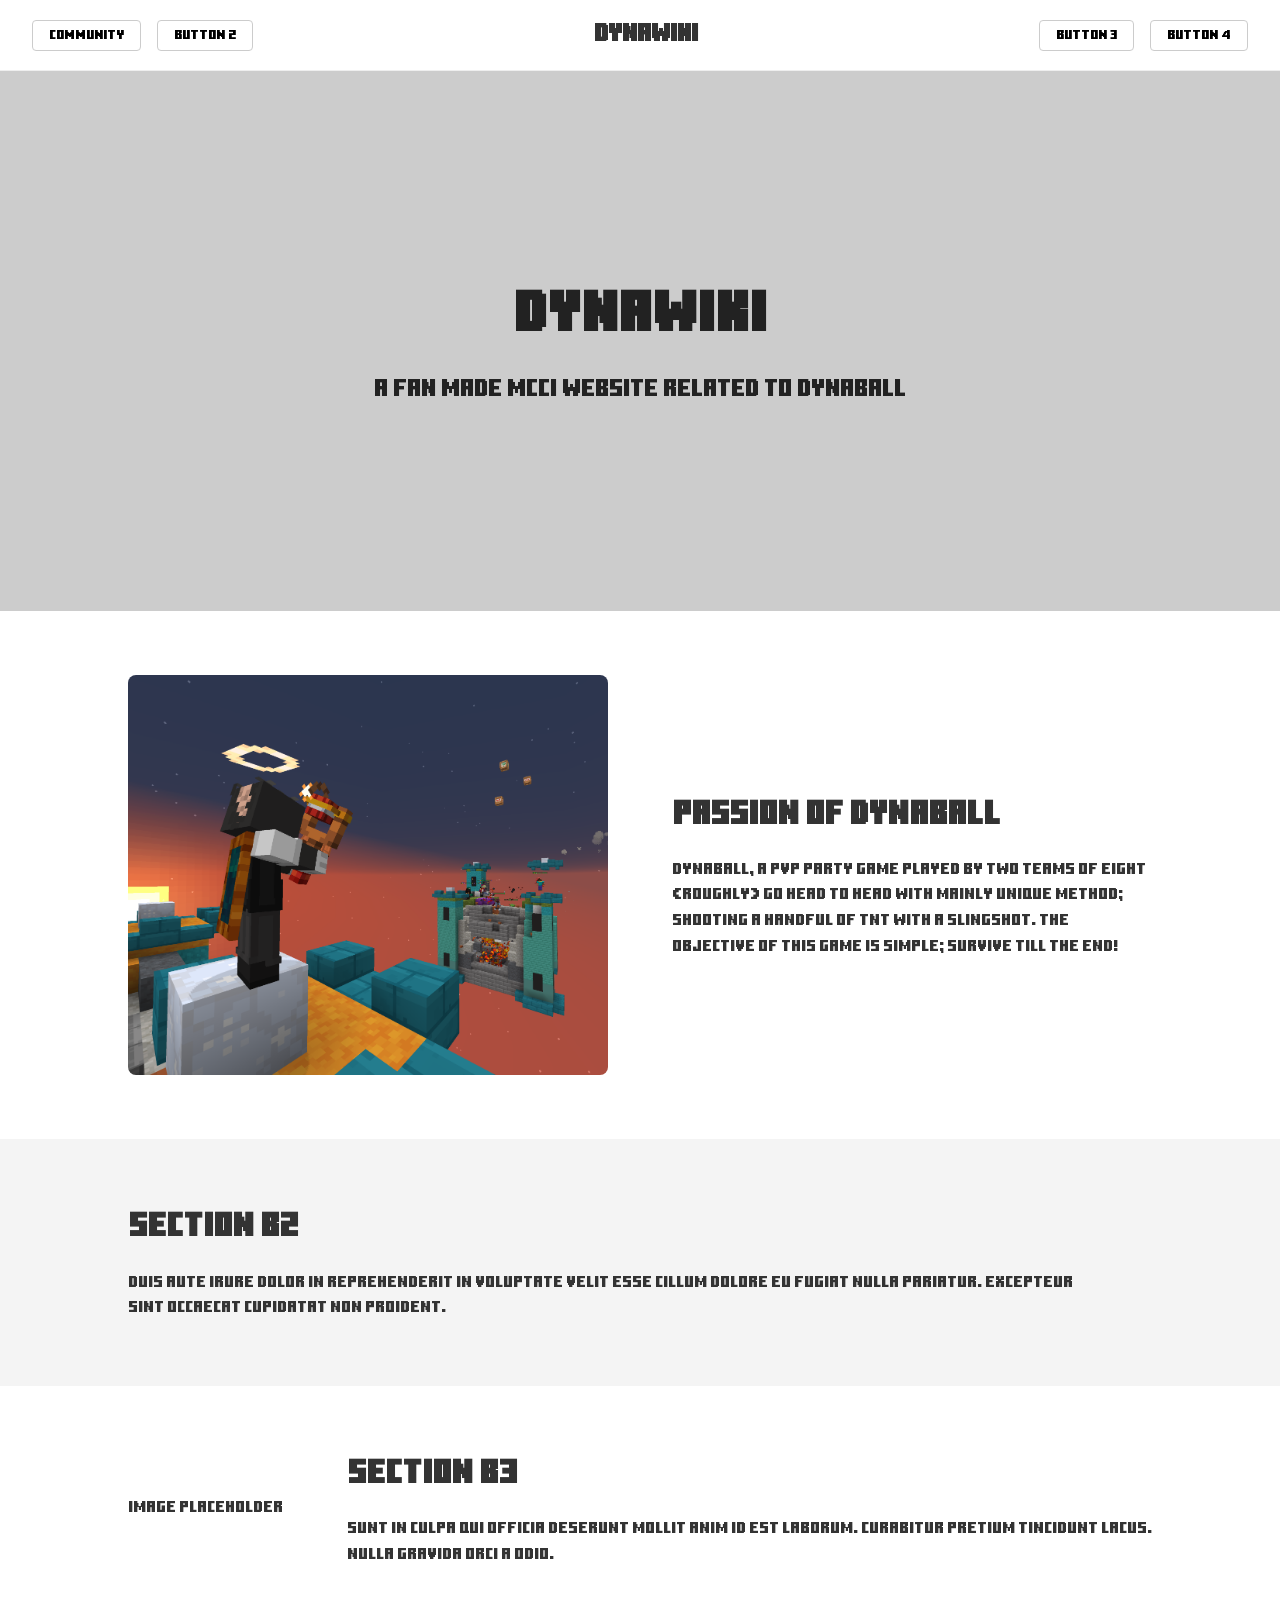
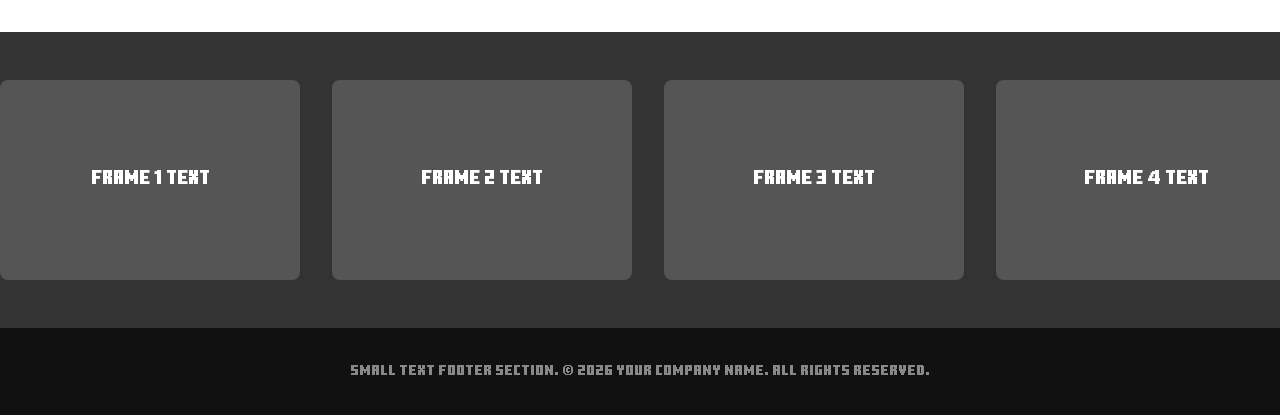
==== index.html @ 123180fa "updated index.html and added custom resources" ====
<!DOCTYPE html>
<html lang="en">
<head>
    <meta charset="UTF-8">
    <meta name="viewport" content="width=device-width, initial-scale=1.0">
    <title>Basic Layout Template</title>
    <style>

        @font-face {
            font-family: 'minecraft-ten';
            src: url('resources/font/minecraft-ten/MinecraftTen.woff') format('woff'),
                url('resources/font/minecraft-ten/MinecraftTen.woff2') format('woff2');
            font-weight: normal;
            font-style: normal;
            font-display: swap;
        }

        /* CSS Reset & Base Styles */
        * {
            margin: 0;
            padding: 0;
            box-sizing: border-box;
            font-family: 'minecraft-ten', system-ui, -apple-system, sans-serif;
        }


        body {
            line-height: 1.6;
            color: #333;
        }

        /* --- A1: Navigation Bar --- */
        .navbar {
            display: flex;
            justify-content: space-between;
            align-items: center;
            padding: 1rem 2rem;
            background-color: #fff;
            border-bottom: 1px solid #eee;
            position: sticky;
            top: 0;
            z-index: 100;
        }

        .nav-group {
            display: flex;
            gap: 1rem;
        }

        .navbar button {
            padding: 0.5rem 1rem;
            border: 1px solid #ccc;
            background: transparent;
            cursor: pointer;
            border-radius: 4px;
        }

        .navbar h2 {
            font-size: 1.5rem;
            font-weight: bold;
        }

        /* --- A2: Hero Image Section --- */
        .hero {
            height: 60vh;
            min-height: 400px;
            background-color: #cccccc; /* Image placeholder color */
            /* Add background-image: url('...'); here later */
            background-size: cover;
            background-position: center;
            display: flex;
            flex-direction: column;
            justify-content: center;
            align-items: center;
            text-align: center;
            padding: 2rem;
            color: #222;
        }

        .hero h1 {
            font-size: 3.5rem;
            margin-bottom: 0.5rem;
        }

        .hero p {
            font-size: 1.5rem;
        }

        /* --- B1, B2, B3: Content Sections --- */
        .content-section {
            display: flex;
            align-items: center;
            justify-content: space-between;
            padding: 4rem 10%;
            gap: 4rem;
        }

        .bg-white { background-color: #ffffff; }
        .bg-gray { background-color: #f4f4f4; }

        .row-reverse {
            flex-direction: row-reverse;
        }

        .image-placeholder img {
            flex: 1;
            height: 400px;
            width: 480px;
            background-color: #ddd;
            display: flex;
            justify-content: center;
            align-items: center;
            color: #666;
            border-radius: 8px;
        }

        .text-content {
            flex: 1;
        }

        .text-content h3 {
            font-size: 2rem;
            margin-bottom: 1rem;
        }

        /* --- C1: Auto-Scrolling Carousel --- */
        .carousel-wrapper {
            background-color: #333;
            color: white;
            padding: 3rem 0;
            overflow: hidden;
            white-space: nowrap;
        }

        .carousel-track {
            display: flex;
            gap: 2rem;
            width: max-content;
            /* Animation for looping scroll */
            animation: scroll 15s linear infinite;
        }

        .carousel-track:hover {
            animation-play-state: paused; /* Pause on hover */
        }

        .frame {
            width: 300px;
            height: 200px;
            background-color: #555;
            display: flex;
            justify-content: center;
            align-items: center;
            font-size: 1.2rem;
            border-radius: 8px;
        }

        @keyframes scroll {
            0% { transform: translateX(0); }
            /* Translate by exactly half the track width (the 5 unique items) */
            100% { transform: translateX(calc(-50% - 1rem)); } 
        }

        /* --- D1: Footer --- */
        .footer {
            background-color: #111;
            color: #888;
            text-align: center;
            padding: 2rem 1rem;
            font-size: 0.9rem;
        }

        /* Responsive Design for smaller screens */
        @media (max-width: 768px) {
            .content-section, .row-reverse {
                flex-direction: column;
                text-align: center;
                gap: 2rem;
                padding: 3rem 5%;
            }
            .image-placeholder {
                width: 100%;
            }
        }
    </style>
</head>
<body>

    <!-- A1: Navigation bar -->
    <nav class="navbar">
        <div class="nav-group">
            <button>Community</button>
            <button>Button 2</button>
        </div>
        <h2>Dynawiki</h2>
        <div class="nav-group">
            <button>Button 3</button>
            <button>Button 4</button>
        </div>
    </nav>

    <!-- A2: Image background placeholder -->
    <header class="hero">
        <h1>DYNAWIKI</h1>
        <p>A fan made MCCI website related to Dynaball</p>
    </header>

    <!-- B1: White background, Image Left / Text Right -->
    <section class="content-section bg-white">
        <div class="image-placeholder"><img src="resources/image/section1.png"></div>
        <div class="text-content">
            <h3>Passion of Dynaball</h3>
            <p>Dynaball, a PvP party game played by two teams of eight (roughly) go head to head with mainly unique method; Shooting a handful of TNT with a slingshot. The objective of this game is simple; survive till the end!</p>
        </div>
    </section>

    <!-- B2: Gray background, Image Right / Text Left -->
    <section class="content-section bg-gray row-reverse">
        <div class="image-placeholder"></div>
        <div class="text-content">
            <h3>Section B2</h3>
            <p>Duis aute irure dolor in reprehenderit in voluptate velit esse cillum dolore eu fugiat nulla pariatur. Excepteur sint occaecat cupidatat non proident.</p>
        </div>
    </section>

    <!-- B3: White background, Image Left / Text Right -->
    <section class="content-section bg-white">
        <div class="image-placeholder">Image Placeholder</div>
        <div class="text-content">
            <h3>Section B3</h3>
            <p>Sunt in culpa qui officia deserunt mollit anim id est laborum. Curabitur pretium tincidunt lacus. Nulla gravida orci a odio.</p>
        </div>
    </section>

    <!-- C1: Auto-scrolling horizontal frames -->
    <section class="carousel-wrapper">
        <div class="carousel-track">
            <!-- First set of 5 frames -->
            <div class="frame">Frame 1 Text</div>
            <div class="frame">Frame 2 Text</div>
            <div class="frame">Frame 3 Text</div>
            <div class="frame">Frame 4 Text</div>
            <div class="frame">Frame 5 Text</div>
            <!-- Duplicated set of 5 frames to create a seamless infinite scroll effect -->
            <div class="frame">Frame 1 Text</div>
            <div class="frame">Frame 2 Text</div>
            <div class="frame">Frame 3 Text</div>
            <div class="frame">Frame 4 Text</div>
            <div class="frame">Frame 5 Text</div>
        </div>
    </section>

    <!-- D1: Footer -->
    <footer class="footer">
        <p>Small text footer section. &copy; 2026 Your Company Name. All rights reserved.</p>
    </footer>

</body>
</html>
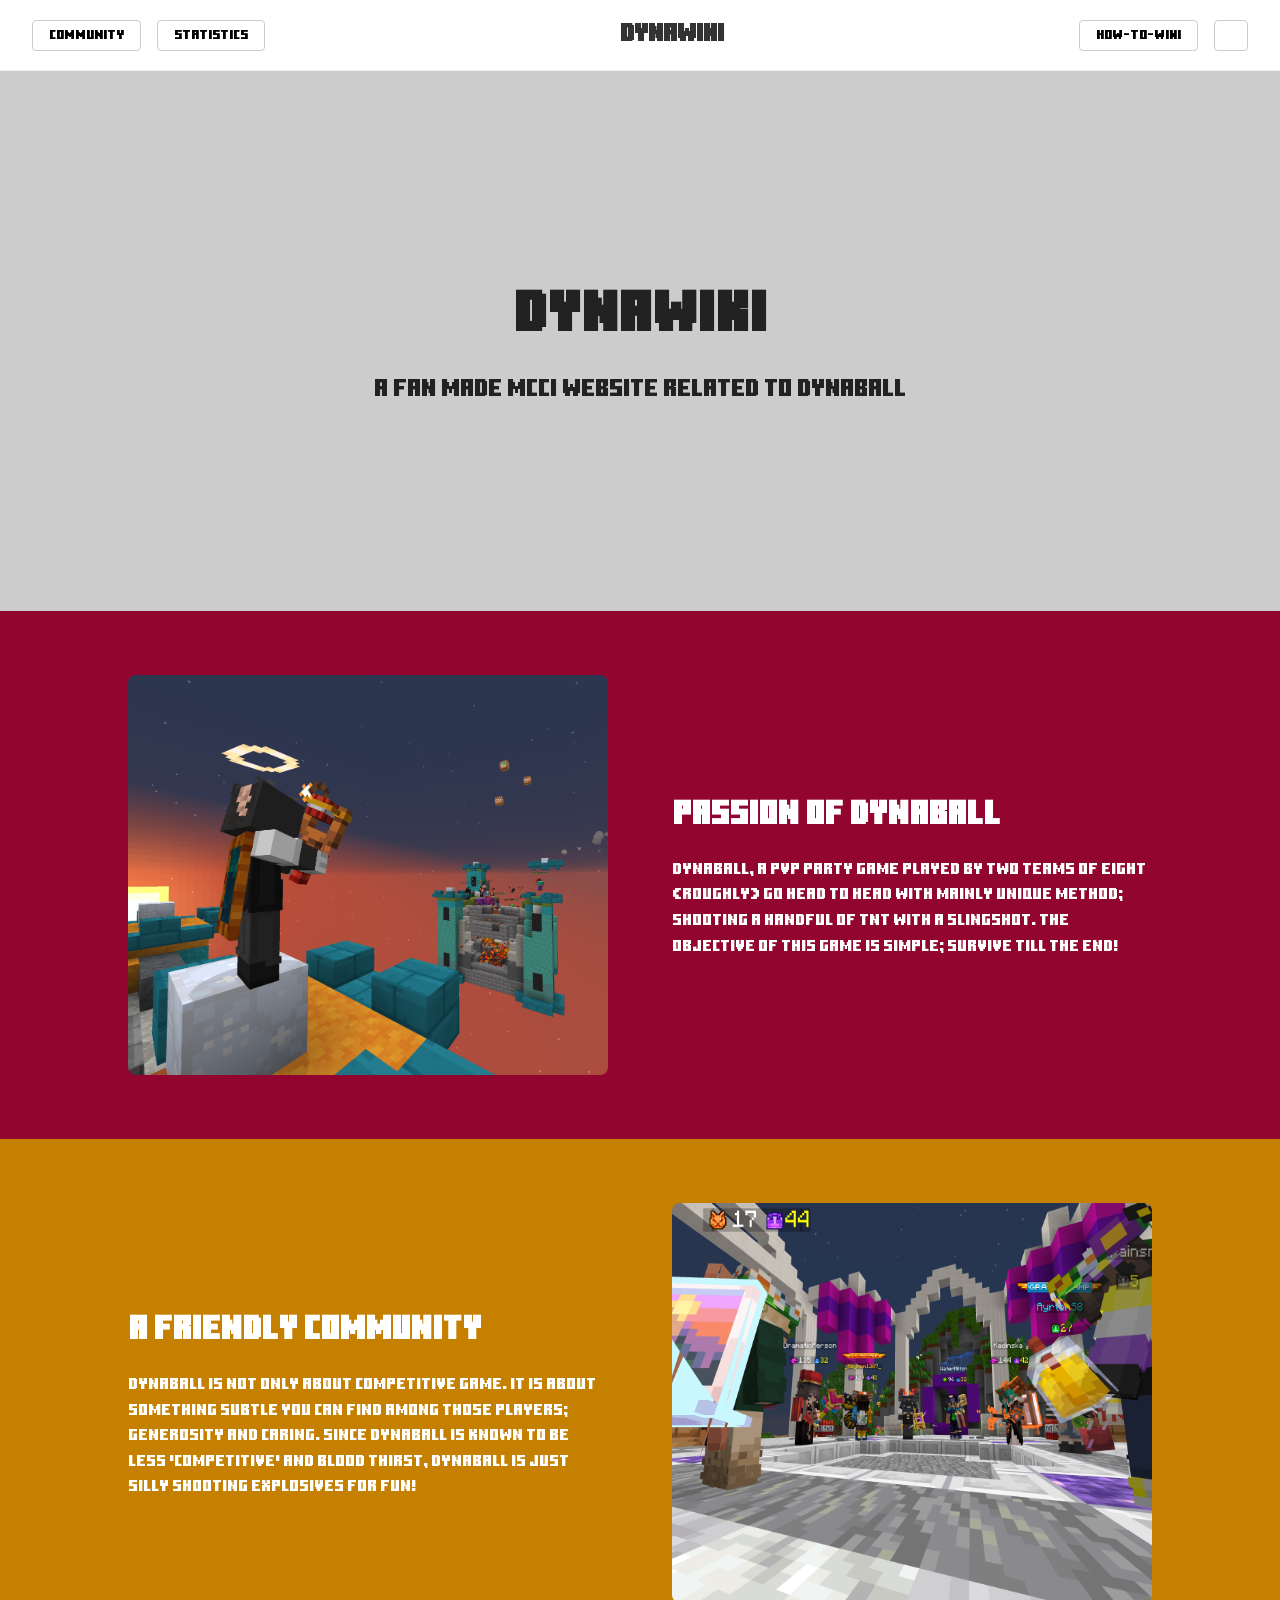
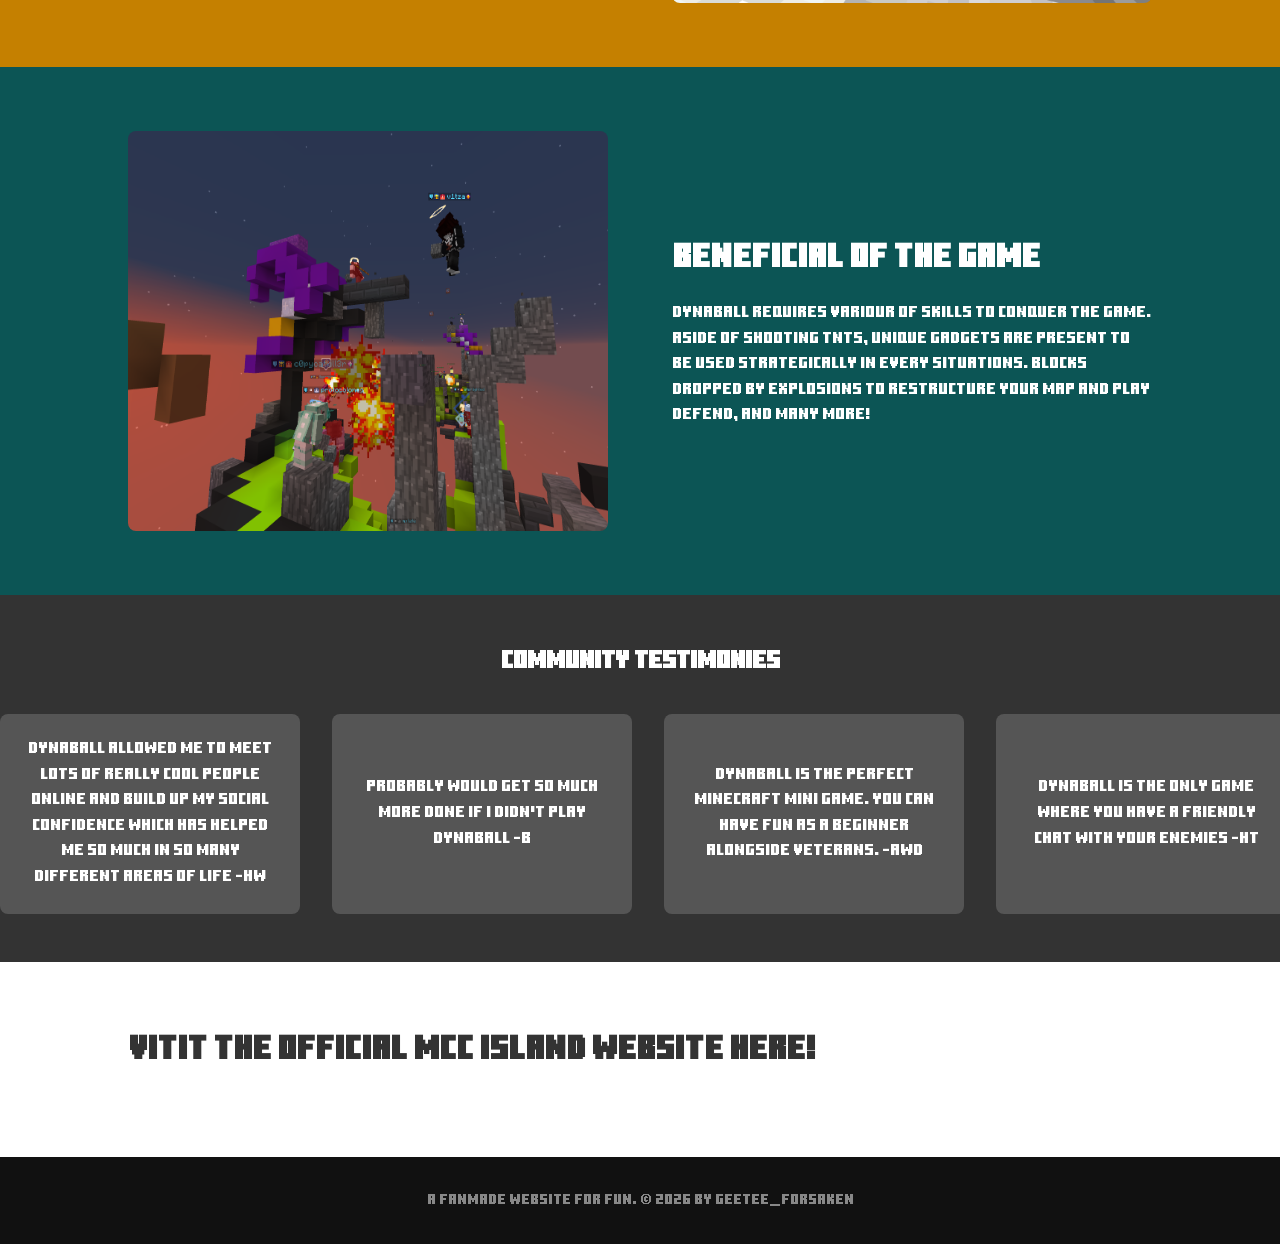
==== commit 31a5f5b9: "added contents" ====
--- a/index.html
+++ b/index.html
@@ -151,8 +151,11 @@
             display: flex;
             justify-content: center;
             align-items: center;
-            font-size: 1.2rem;
+            font-size: 1rem; /* Reduced from 1.2rem to fit longer text */
             border-radius: 8px;
+            white-space: normal; /* This forces the text to wrap onto new lines! */
+            padding: 1.5rem; /* Adds breathing room inside the box */
+            text-align: center; /* Centers the text inside the frame */
         }
 
         @keyframes scroll {
@@ -190,12 +193,12 @@
     <nav class="navbar">
         <div class="nav-group">
             <button>Community</button>
-            <button>Button 2</button>
+            <button>Statistics</button>
         </div>
         <h2>Dynawiki</h2>
         <div class="nav-group">
-            <button>Button 3</button>
-            <button>Button 4</button>
+            <button>How-to-wiki</button>
+            <button></button>
         </div>
     </nav>
 
@@ -206,53 +209,60 @@
     </header>
 
     <!-- B1: White background, Image Left / Text Right -->
-    <section class="content-section bg-white">
+    <section class="content-section" style="background-color: rgb(145, 5, 47)">
         <div class="image-placeholder"><img src="resources/image/section1.png"></div>
-        <div class="text-content">
+        <div class="text-content" style="color: #fff;">
             <h3>Passion of Dynaball</h3>
             <p>Dynaball, a PvP party game played by two teams of eight (roughly) go head to head with mainly unique method; Shooting a handful of TNT with a slingshot. The objective of this game is simple; survive till the end!</p>
         </div>
     </section>
 
     <!-- B2: Gray background, Image Right / Text Left -->
-    <section class="content-section bg-gray row-reverse">
-        <div class="image-placeholder"></div>
-        <div class="text-content">
-            <h3>Section B2</h3>
-            <p>Duis aute irure dolor in reprehenderit in voluptate velit esse cillum dolore eu fugiat nulla pariatur. Excepteur sint occaecat cupidatat non proident.</p>
+    <section class="content-section row-reverse" style="background-color: rgb(197, 128, 0);">
+        <div class="image-placeholder"><img src="resources/image/section2.png"></div>
+        <div class="text-content" style="color: #fff;">
+            <h3>A Friendly Community</h3>
+            <p>Dynaball is not only about competitive game. It is about something subtle you can find among those players; generosity and caring. Since Dynaball is known to be less 'competitive' and blood thirst, Dynaball is just silly shooting explosives for fun!</p>
         </div>
     </section>
 
     <!-- B3: White background, Image Left / Text Right -->
-    <section class="content-section bg-white">
-        <div class="image-placeholder">Image Placeholder</div>
-        <div class="text-content">
-            <h3>Section B3</h3>
-            <p>Sunt in culpa qui officia deserunt mollit anim id est laborum. Curabitur pretium tincidunt lacus. Nulla gravida orci a odio.</p>
+    <section class="content-section" style="background-color: rgb(12, 85, 85)">
+        <div class="image-placeholder"><img src="resources/image/section3.png"></div>
+        <div class="text-content" style="color: #fff;">
+            <h3>Beneficial of the game</h3>
+            <p>Dynaball requires variour of skills to conquer the game. Aside of shooting TNTs, unique gadgets are present to be used strategically in every situations. Blocks dropped by explosions to restructure your map and play defend, and many more!</p>
         </div>
     </section>
 
     <!-- C1: Auto-scrolling horizontal frames -->
     <section class="carousel-wrapper">
+        <h2 style="text-align: center; margin-bottom: 2rem; padding: 0 1rem;">Community Testimonies</h2>
         <div class="carousel-track">
             <!-- First set of 5 frames -->
-            <div class="frame">Frame 1 Text</div>
-            <div class="frame">Frame 2 Text</div>
-            <div class="frame">Frame 3 Text</div>
-            <div class="frame">Frame 4 Text</div>
-            <div class="frame">Frame 5 Text</div>
+            <div class="frame">Dynaball allowed me to meet lots of really cool people online and build up my social confidence which has helped me so much in so many different areas of life -Hw</div>
+            <div class="frame">probably would get so much more done if i didn't play dynaball -b</div>
+            <div class="frame">Dynaball is the perfect Minecraft mini game. You can have fun as a beginner alongside veterans. -aWD</div>
+            <div class="frame">dynaball is the only game where you have a friendly chat with your enemies -ht</div>
+            <div class="frame">dynaball is great bc it's fun to explode ur friends -f</div>
             <!-- Duplicated set of 5 frames to create a seamless infinite scroll effect -->
-            <div class="frame">Frame 1 Text</div>
-            <div class="frame">Frame 2 Text</div>
-            <div class="frame">Frame 3 Text</div>
-            <div class="frame">Frame 4 Text</div>
-            <div class="frame">Frame 5 Text</div>
-        </div>
+            <div class="frame">Dynaball allowed me to meet lots of really cool people online and build up my social confidence which has helped me so much in so many different areas of life -Hw</div>
+            <div class="frame">probably would get so much more done if i didn't play dynaball -b</div>
+            <div class="frame">Dynaball is the perfect Minecraft mini game. You can have fun as a beginner alongside veterans. -aWD</div>
+            <div class="frame">dynaball is the only game where you have a friendly chat with your enemies -ht</div>
+            <div class="frame">dynaball is great bc it's fun to explode ur friends -f</div>
+        </div>
+    </section>
+
+<!-- B3: White background, Image Left / Text Right -->
+    <section class="content-section bg-white">
+        <div class="text-content">
+            <h3>Vitit the official MCC Island website here!</h3>
     </section>
 
     <!-- D1: Footer -->
     <footer class="footer">
-        <p>Small text footer section. &copy; 2026 Your Company Name. All rights reserved.</p>
+        <p>A fanmade website for fun. &copy; 2026 by GeeTee_forSaken</p>
     </footer>
 
 </body>
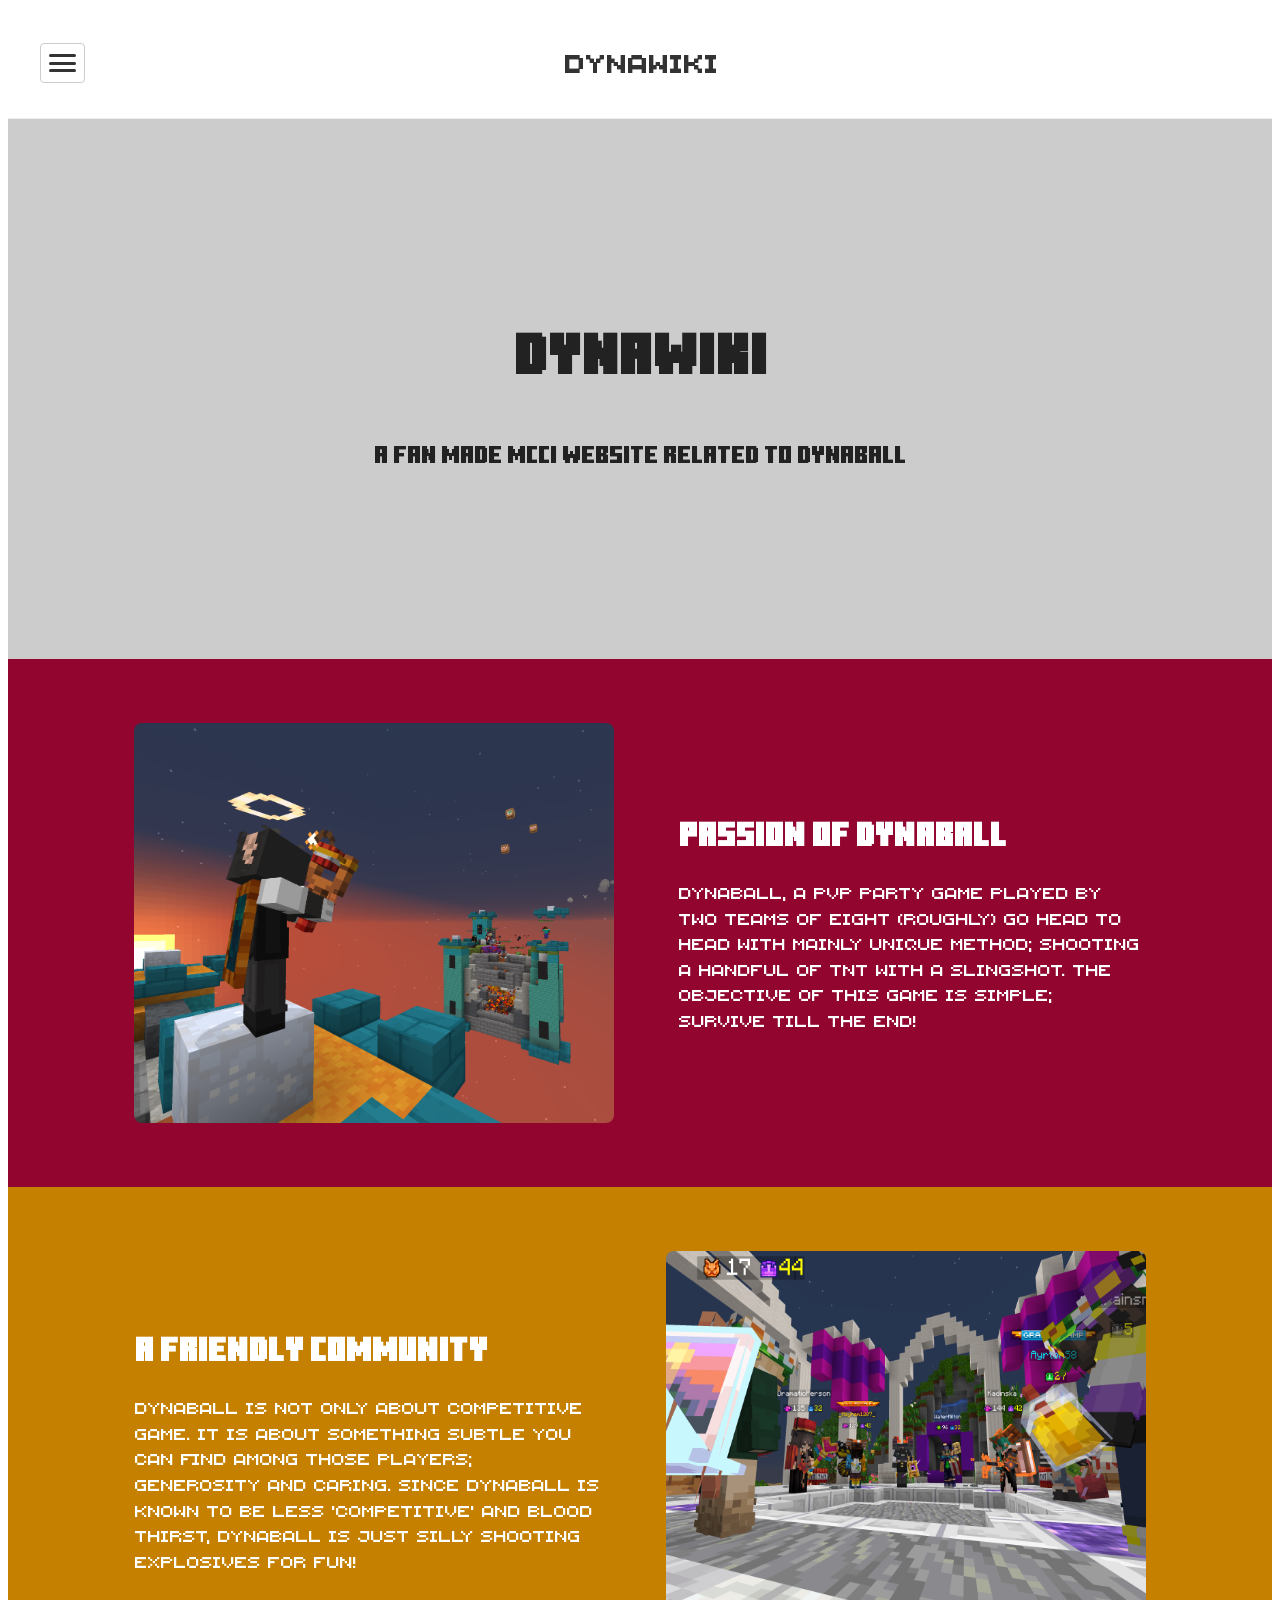
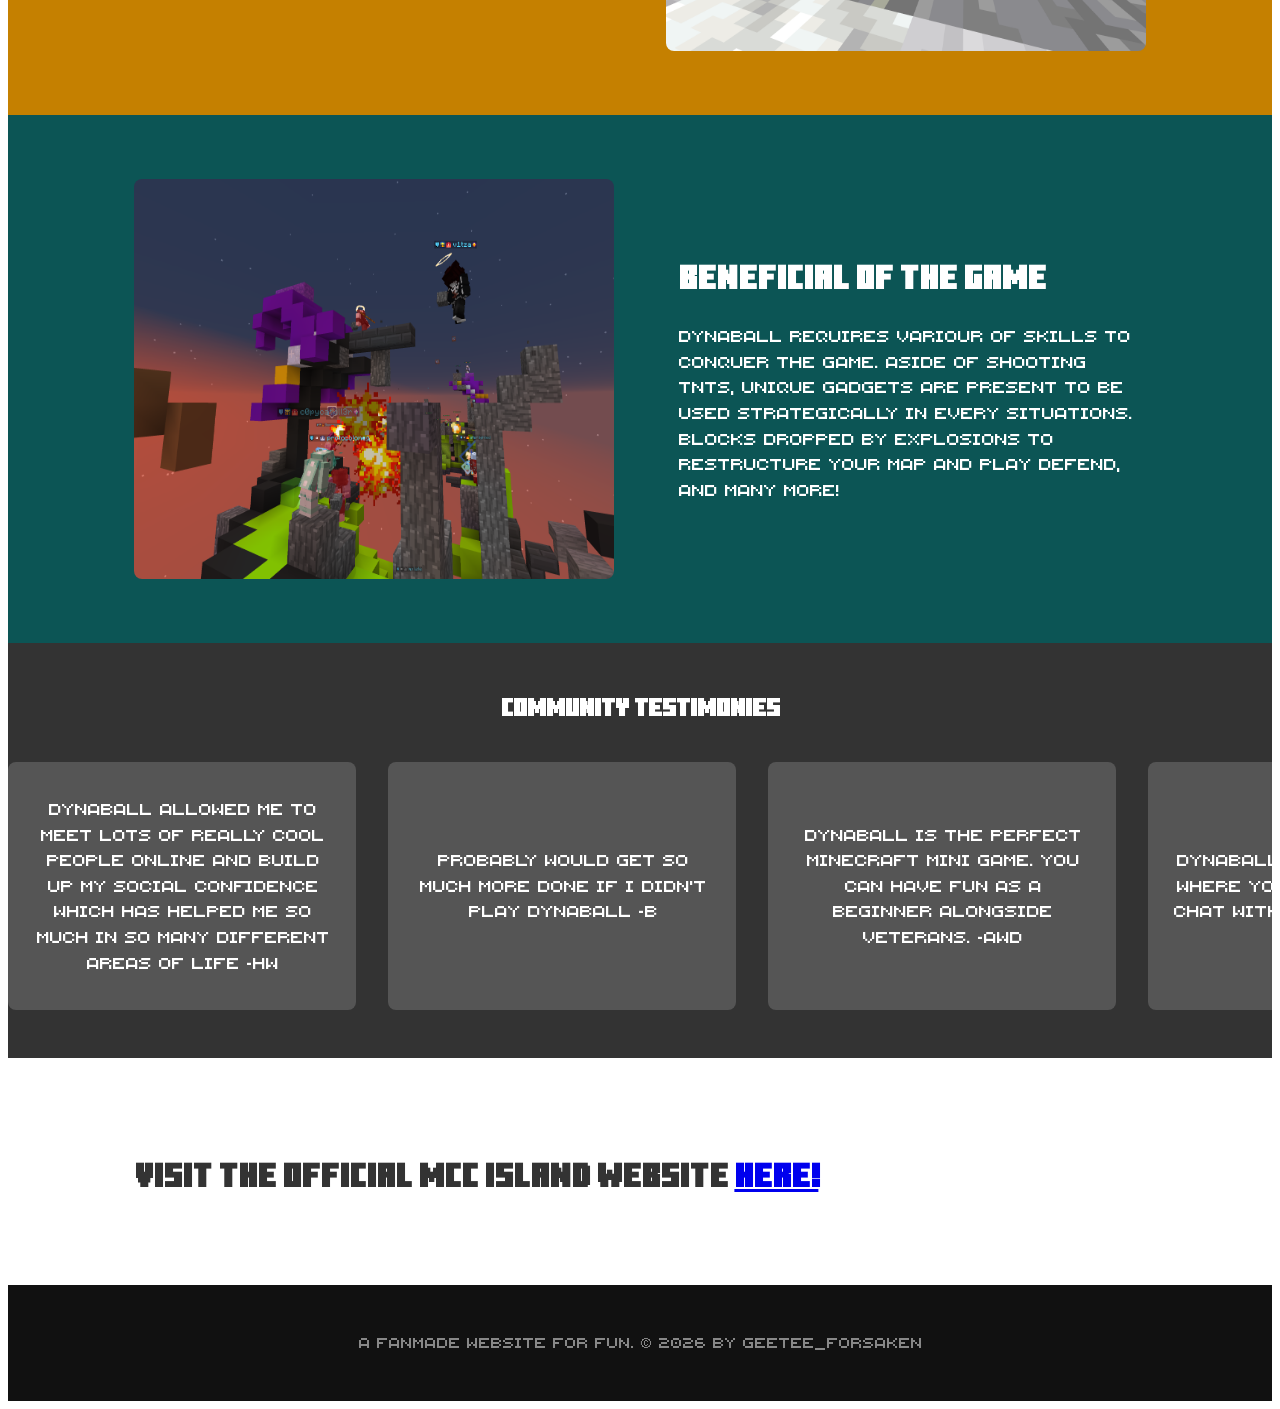
==== commit bc2599d8: "fixed fonts" ====
--- a/index.html
+++ b/index.html
@@ -3,7 +3,7 @@
 <head>
     <meta charset="UTF-8">
     <meta name="viewport" content="width=device-width, initial-scale=1.0">
-    <title>Basic Layout Template</title>
+    <title>Dynawiki</title>
     <style>
 
         @font-face {
@@ -15,14 +15,29 @@
             font-display: swap;
         }
 
+        @font-face {
+            font-family: 'minecraft-five';
+            src: url('resources/font/minecraft-five/MinecraftFive.woff') format('woff'),
+                url('resources/font/minecraft-five/MinecraftFive.woff2') format('woff2');
+            font-weight: normal;
+            font-style: normal;
+            font-display: swap;
+        }
+
         /* CSS Reset & Base Styles */
-        * {
+        .minecraft-ten {
             margin: 0;
             padding: 0;
             box-sizing: border-box;
             font-family: 'minecraft-ten', system-ui, -apple-system, sans-serif;
         }
 
+        .minecraft-five {
+            margin: 0;
+            padding: 0;
+            box-sizing: border-box;
+            font-family: 'minecraft-five', system-ui, -apple-system, sans-serif;
+        }
 
         body {
             line-height: 1.6;
@@ -42,30 +57,107 @@
             z-index: 100;
         }
 
-        .nav-group {
-            display: flex;
-            gap: 1rem;
-        }
-
-        .navbar button {
-            padding: 0.5rem 1rem;
+        /* Hamburger Menu Icon styling */
+        .hamburger-btn {
+            display: flex;
+            flex-direction: column;
+            justify-content: space-around;
+            width: 45px;
+            height: 40px;
+            background: transparent;
             border: 1px solid #ccc;
-            background: transparent;
+            border-radius: 4px;
             cursor: pointer;
-            border-radius: 4px;
+            padding: 8px;
+            z-index: 102; /* Keeps it above the dark overlay */
+        }
+
+        .hamburger-btn span {
+            width: 100%;
+            height: 3px;
+            background-color: #333;
+            border-radius: 2px;
+            transition: all 0.3s linear;
+        }
+
+        .hamburger-btn:hover {
+            background-color: #f4f4f4;
         }
 
         .navbar h2 {
             font-size: 1.5rem;
             font-weight: bold;
+        }
+
+        .spacer {
+            width: 45px; /* Matches hamburger width to keep title centered */
+        }
+
+        /* --- Dropdown Menu --- */
+        .dropdown-menu {
+            position: fixed;
+            top: 70px;
+            left: 2rem;
+            background-color: #fff;
+            border-radius: 8px;
+            box-shadow: 0 4px 12px rgba(0,0,0,0.15);
+            width: 220px;
+            display: flex;
+            flex-direction: column;
+            z-index: 101;
+            opacity: 0;
+            transform: translateY(-10px);
+            visibility: hidden;
+            transition: all 0.3s ease;
+        }
+
+        .dropdown-menu.active {
+            opacity: 1;
+            transform: translateY(0);
+            visibility: visible;
+        }
+
+        .dropdown-menu a {
+            padding: 1rem;
+            text-decoration: none;
+            color: #333;
+            border-bottom: 1px solid #eee;
+            font-size: 1rem;
+        }
+
+        .dropdown-menu a:last-child {
+            border-bottom: none;
+        }
+
+        .dropdown-menu a:hover {
+            background-color: #f4f4f4;
+        }
+
+        /* --- Blur Overlay --- */
+        .page-overlay {
+            position: fixed;
+            top: 0;
+            left: 0;
+            width: 100%;
+            height: 100%;
+            background-color: rgba(0, 0, 0, 0.6); /* Darkens background */
+            backdrop-filter: blur(6px); /* Blurs background */
+            z-index: 90;
+            opacity: 0;
+            visibility: hidden;
+            transition: opacity 0.3s ease, visibility 0.3s ease;
+        }
+
+        .page-overlay.active {
+            opacity: 1;
+            visibility: visible;
         }
 
         /* --- A2: Hero Image Section --- */
         .hero {
             height: 60vh;
             min-height: 400px;
-            background-color: #cccccc; /* Image placeholder color */
-            /* Add background-image: url('...'); here later */
+            background-color: #cccccc;
             background-size: cover;
             background-position: center;
             display: flex;
@@ -136,12 +228,11 @@
             display: flex;
             gap: 2rem;
             width: max-content;
-            /* Animation for looping scroll */
             animation: scroll 15s linear infinite;
         }
 
         .carousel-track:hover {
-            animation-play-state: paused; /* Pause on hover */
+            animation-play-state: paused;
         }
 
         .frame {
@@ -151,16 +242,15 @@
             display: flex;
             justify-content: center;
             align-items: center;
-            font-size: 1rem; /* Reduced from 1.2rem to fit longer text */
+            font-size: 1rem;
             border-radius: 8px;
-            white-space: normal; /* This forces the text to wrap onto new lines! */
-            padding: 1.5rem; /* Adds breathing room inside the box */
-            text-align: center; /* Centers the text inside the frame */
+            white-space: normal;
+            padding: 1.5rem;
+            text-align: center;
         }
 
         @keyframes scroll {
             0% { transform: translateX(0); }
-            /* Translate by exactly half the track width (the 5 unique items) */
             100% { transform: translateX(calc(-50% - 1rem)); } 
         }
 
@@ -173,7 +263,6 @@
             font-size: 0.9rem;
         }
 
-        /* Responsive Design for smaller screens */
         @media (max-width: 768px) {
             .content-section, .row-reverse {
                 flex-direction: column;
@@ -189,57 +278,65 @@
 </head>
 <body>
 
+    <!-- Overlay for blur effect -->
+    <div class="page-overlay" id="page-overlay"></div>
+
     <!-- A1: Navigation bar -->
-    <nav class="navbar">
-        <div class="nav-group">
-            <button>Community</button>
-            <button>Statistics</button>
-        </div>
+    <nav class="navbar minecraft-five">
+        <button class="hamburger-btn" id="menu-toggle" aria-label="Toggle navigation">
+            <span></span>
+            <span></span>
+            <span></span>
+        </button>
         <h2>Dynawiki</h2>
-        <div class="nav-group">
-            <button>How-to-wiki</button>
-            <button></button>
-        </div>
+        <div class="spacer"></div>
     </nav>
 
+    <!-- Dropdown Menu items -->
+    <div class="dropdown-menu minecraft-five" id="dropdown-menu">
+        <a href="community.html">Community</a>
+        <a href="statistics.html">Statistics</a>
+        <a href="how-to.html">How-to-wiki</a>
+        <a href="https://mcchampionship.com/pages/mcci-dynaball/" target="_blank">MCC Island</a>
+    </div>
+
     <!-- A2: Image background placeholder -->
-    <header class="hero">
+    <header class="hero minecraft-ten">
         <h1>DYNAWIKI</h1>
         <p>A fan made MCCI website related to Dynaball</p>
     </header>
 
     <!-- B1: White background, Image Left / Text Right -->
     <section class="content-section" style="background-color: rgb(145, 5, 47)">
-        <div class="image-placeholder"><img src="resources/image/section1.png"></div>
+        <div class="image-placeholder"><img src="resources/image/section1.png" alt="Section 1"></div>
         <div class="text-content" style="color: #fff;">
-            <h3>Passion of Dynaball</h3>
-            <p>Dynaball, a PvP party game played by two teams of eight (roughly) go head to head with mainly unique method; Shooting a handful of TNT with a slingshot. The objective of this game is simple; survive till the end!</p>
+            <h3 class="minecraft-ten">Passion of Dynaball</h3>
+            <p class="minecraft-five">Dynaball, a PvP party game played by two teams of eight (roughly) go head to head with mainly unique method; Shooting a handful of TNT with a slingshot. The objective of this game is simple; survive till the end!</p>
         </div>
     </section>
 
     <!-- B2: Gray background, Image Right / Text Left -->
     <section class="content-section row-reverse" style="background-color: rgb(197, 128, 0);">
-        <div class="image-placeholder"><img src="resources/image/section2.png"></div>
+        <div class="image-placeholder"><img src="resources/image/section2.png" alt="Section 2"></div>
         <div class="text-content" style="color: #fff;">
-            <h3>A Friendly Community</h3>
-            <p>Dynaball is not only about competitive game. It is about something subtle you can find among those players; generosity and caring. Since Dynaball is known to be less 'competitive' and blood thirst, Dynaball is just silly shooting explosives for fun!</p>
+            <h3 class="minecraft-ten">A Friendly Community</h3>
+            <p class="minecraft-five">Dynaball is not only about competitive game. It is about something subtle you can find among those players; generosity and caring. Since Dynaball is known to be less 'competitive' and blood thirst, Dynaball is just silly shooting explosives for fun!</p>
         </div>
     </section>
 
     <!-- B3: White background, Image Left / Text Right -->
     <section class="content-section" style="background-color: rgb(12, 85, 85)">
-        <div class="image-placeholder"><img src="resources/image/section3.png"></div>
+        <div class="image-placeholder"><img src="resources/image/section3.png" alt="Section 3"></div>
         <div class="text-content" style="color: #fff;">
-            <h3>Beneficial of the game</h3>
-            <p>Dynaball requires variour of skills to conquer the game. Aside of shooting TNTs, unique gadgets are present to be used strategically in every situations. Blocks dropped by explosions to restructure your map and play defend, and many more!</p>
+            <h3 class="minecraft-ten">Beneficial of the game</h3>
+            <p class="minecraft-five">Dynaball requires variour of skills to conquer the game. Aside of shooting TNTs, unique gadgets are present to be used strategically in every situations. Blocks dropped by explosions to restructure your map and play defend, and many more!</p>
         </div>
     </section>
 
     <!-- C1: Auto-scrolling horizontal frames -->
-    <section class="carousel-wrapper">
-        <h2 style="text-align: center; margin-bottom: 2rem; padding: 0 1rem;">Community Testimonies</h2>
+    <section class="carousel-wrapper minecraft-five">
+        <h2 style="text-align: center; margin-bottom: 2rem; padding: 0 1rem;" class="minecraft-ten">Community Testimonies</h2>
         <div class="carousel-track">
-            <!-- First set of 5 frames -->
             <div class="frame">Dynaball allowed me to meet lots of really cool people online and build up my social confidence which has helped me so much in so many different areas of life -Hw</div>
             <div class="frame">probably would get so much more done if i didn't play dynaball -b</div>
             <div class="frame">Dynaball is the perfect Minecraft mini game. You can have fun as a beginner alongside veterans. -aWD</div>
@@ -254,16 +351,35 @@
         </div>
     </section>
 
-<!-- B3: White background, Image Left / Text Right -->
-    <section class="content-section bg-white">
+    <!-- B3: White background, Image Left / Text Right -->
+    <section class="content-section bg-white minecraft-ten">
         <div class="text-content">
-            <h3>Vitit the official MCC Island website here!</h3>
+            <h3>Visit the official MCC Island website <a href="https://mccisland.net">here!</a></h3>
+        </div>
     </section>
 
     <!-- D1: Footer -->
-    <footer class="footer">
+    <footer class="footer minecraft-five">
         <p>A fanmade website for fun. &copy; 2026 by GeeTee_forSaken</p>
     </footer>
 
+    <!-- Script for Dropdown functionality -->
+    <script>
+        const menuToggle = document.getElementById('menu-toggle');
+        const dropdownMenu = document.getElementById('dropdown-menu');
+        const pageOverlay = document.getElementById('page-overlay');
+
+        // Function to toggle the menu and the blur overlay
+        function toggleMenu() {
+            dropdownMenu.classList.toggle('active');
+            pageOverlay.classList.toggle('active');
+        }
+
+        // Toggle on hamburger click
+        menuToggle.addEventListener('click', toggleMenu);
+
+        // Allow users to close the menu by clicking anywhere on the darkened background
+        pageOverlay.addEventListener('click', toggleMenu);
+    </script>
 </body>
 </html>
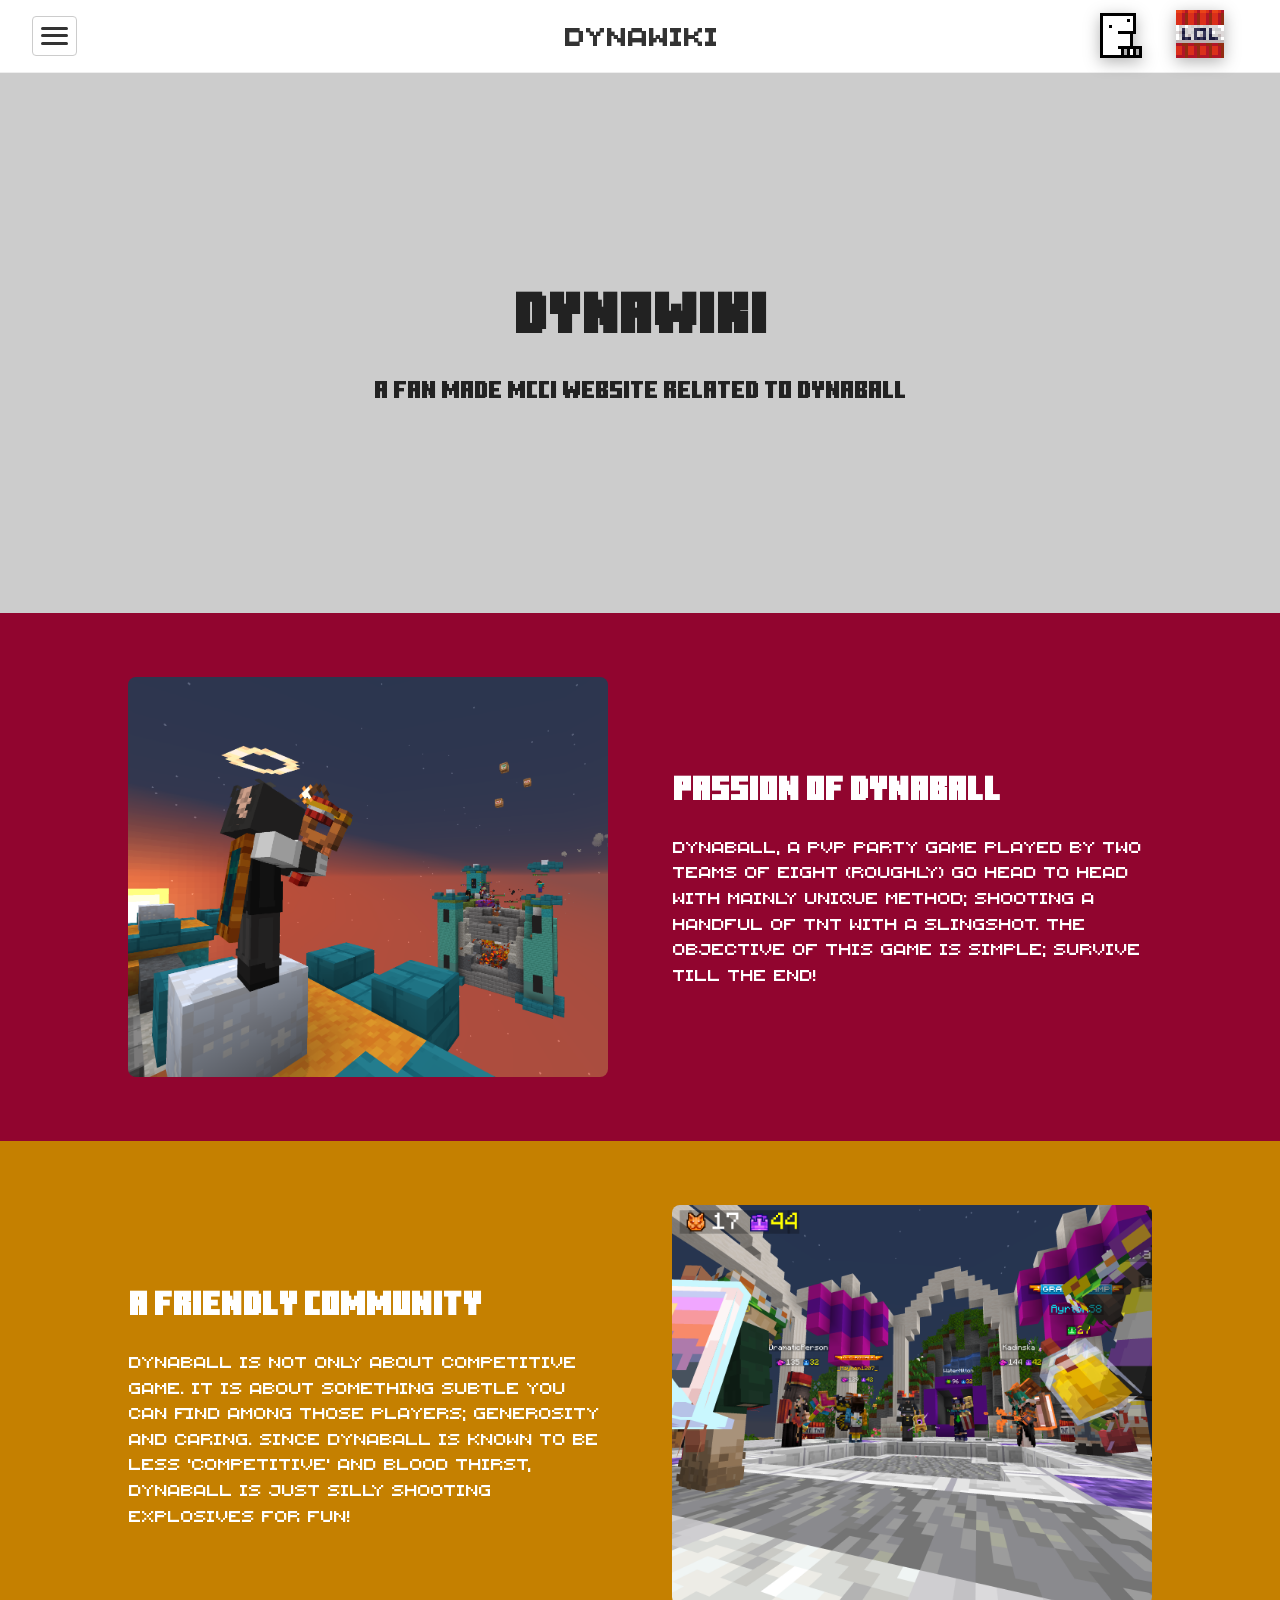
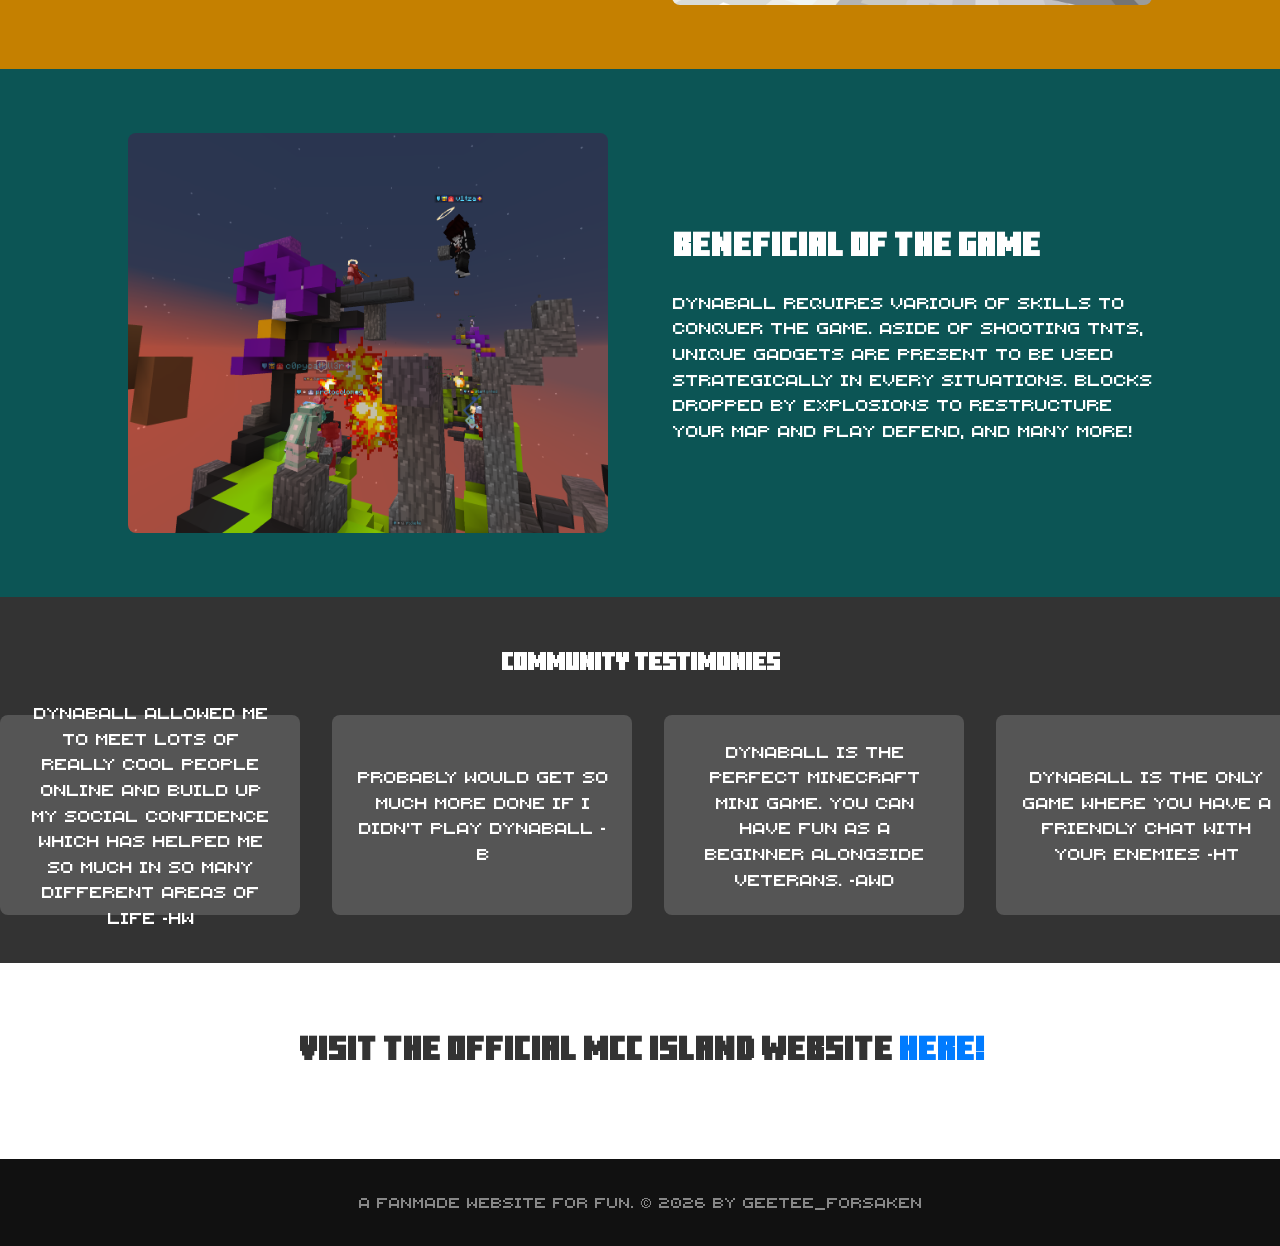
==== commit f997b043: "added carrom like interactivities" ====
--- a/index.html
+++ b/index.html
@@ -5,11 +5,11 @@
     <meta name="viewport" content="width=device-width, initial-scale=1.0">
     <title>Dynawiki</title>
     <style>
-
+        /* --- Fonts --- */
         @font-face {
             font-family: 'minecraft-ten';
             src: url('resources/font/minecraft-ten/MinecraftTen.woff') format('woff'),
-                url('resources/font/minecraft-ten/MinecraftTen.woff2') format('woff2');
+                 url('resources/font/minecraft-ten/MinecraftTen.woff2') format('woff2');
             font-weight: normal;
             font-style: normal;
             font-display: swap;
@@ -18,33 +18,29 @@
         @font-face {
             font-family: 'minecraft-five';
             src: url('resources/font/minecraft-five/MinecraftFive.woff') format('woff'),
-                url('resources/font/minecraft-five/MinecraftFive.woff2') format('woff2');
+                 url('resources/font/minecraft-five/MinecraftFive.woff2') format('woff2');
             font-weight: normal;
             font-style: normal;
             font-display: swap;
         }
 
-        /* CSS Reset & Base Styles */
-        .minecraft-ten {
+        /* --- CSS Reset & Base Styles --- */
+        * {
             margin: 0;
             padding: 0;
             box-sizing: border-box;
-            font-family: 'minecraft-ten', system-ui, -apple-system, sans-serif;
-        }
-
-        .minecraft-five {
-            margin: 0;
-            padding: 0;
-            box-sizing: border-box;
-            font-family: 'minecraft-five', system-ui, -apple-system, sans-serif;
         }
 
         body {
             line-height: 1.6;
             color: #333;
-        }
-
-        /* --- A1: Navigation Bar --- */
+            font-family: system-ui, -apple-system, sans-serif;
+        }
+
+        .minecraft-ten { font-family: 'minecraft-ten', system-ui, sans-serif; }
+        .minecraft-five { font-family: 'minecraft-five', system-ui, sans-serif; }
+
+        /* --- Navigation Bar --- */
         .navbar {
             display: flex;
             justify-content: space-between;
@@ -57,7 +53,6 @@
             z-index: 100;
         }
 
-        /* Hamburger Menu Icon styling */
         .hamburger-btn {
             display: flex;
             flex-direction: column;
@@ -69,7 +64,7 @@
             border-radius: 4px;
             cursor: pointer;
             padding: 8px;
-            z-index: 102; /* Keeps it above the dark overlay */
+            z-index: 102;
         }
 
         .hamburger-btn span {
@@ -90,7 +85,7 @@
         }
 
         .spacer {
-            width: 45px; /* Matches hamburger width to keep title centered */
+            width: 45px;
         }
 
         /* --- Dropdown Menu --- */
@@ -140,8 +135,8 @@
             left: 0;
             width: 100%;
             height: 100%;
-            background-color: rgba(0, 0, 0, 0.6); /* Darkens background */
-            backdrop-filter: blur(6px); /* Blurs background */
+            background-color: rgba(0, 0, 0, 0.6);
+            backdrop-filter: blur(6px);
             z-index: 90;
             opacity: 0;
             visibility: hidden;
@@ -153,7 +148,7 @@
             visibility: visible;
         }
 
-        /* --- A2: Hero Image Section --- */
+        /* --- Hero Section --- */
         .hero {
             height: 60vh;
             min-height: 400px;
@@ -178,7 +173,7 @@
             font-size: 1.5rem;
         }
 
-        /* --- B1, B2, B3: Content Sections --- */
+        /* --- Content Sections --- */
         .content-section {
             display: flex;
             align-items: center;
@@ -189,10 +184,7 @@
 
         .bg-white { background-color: #ffffff; }
         .bg-gray { background-color: #f4f4f4; }
-
-        .row-reverse {
-            flex-direction: row-reverse;
-        }
+        .row-reverse { flex-direction: row-reverse; }
 
         .image-placeholder img {
             flex: 1;
@@ -204,6 +196,7 @@
             align-items: center;
             color: #666;
             border-radius: 8px;
+            object-fit: cover;
         }
 
         .text-content {
@@ -215,7 +208,7 @@
             margin-bottom: 1rem;
         }
 
-        /* --- C1: Auto-Scrolling Carousel --- */
+        /* --- Auto-Scrolling Carousel --- */
         .carousel-wrapper {
             background-color: #333;
             color: white;
@@ -254,7 +247,43 @@
             100% { transform: translateX(calc(-50% - 1rem)); } 
         }
 
-        /* --- D1: Footer --- */
+        /* --- Interactive Physics Objects (TNT & Mascot) --- */
+        .physics-box {
+            position: fixed;
+            top: 0;
+            left: 0;
+            width: 48px;
+            height: 48px;
+            cursor: grab;
+            user-select: none;
+            touch-action: none;
+            z-index: 1000;
+            filter: drop-shadow(0 4px 8px rgba(0,0,0,0.3));
+        }
+
+        .physics-box img {
+            width: 100%;
+            height: 100%;
+            pointer-events: none;
+            image-rendering: pixelated;
+            image-rendering: crisp-edges;
+        }
+
+        .physics-box:active {
+            cursor: grabbing;
+        }
+
+        /* Mascot Spin Animation */
+        @keyframes mascot-spin {
+            from { transform: rotate(0deg); }
+            to { transform: rotate(360deg); }
+        }
+
+        .spinning-sprite {
+            animation: mascot-spin 0.3s linear infinite;
+        }
+
+        /* --- Footer --- */
         .footer {
             background-color: #111;
             color: #888;
@@ -263,6 +292,7 @@
             font-size: 0.9rem;
         }
 
+        /* --- Responsive Design --- */
         @media (max-width: 768px) {
             .content-section, .row-reverse {
                 flex-direction: column;
@@ -270,8 +300,9 @@
                 gap: 2rem;
                 padding: 3rem 5%;
             }
-            .image-placeholder {
+            .image-placeholder, .image-placeholder img {
                 width: 100%;
+                height: auto;
             }
         }
     </style>
@@ -281,7 +312,7 @@
     <!-- Overlay for blur effect -->
     <div class="page-overlay" id="page-overlay"></div>
 
-    <!-- A1: Navigation bar -->
+    <!-- Navigation bar -->
     <nav class="navbar minecraft-five">
         <button class="hamburger-btn" id="menu-toggle" aria-label="Toggle navigation">
             <span></span>
@@ -294,19 +325,20 @@
 
     <!-- Dropdown Menu items -->
     <div class="dropdown-menu minecraft-five" id="dropdown-menu">
+        <a href="index.html">Home</a>
         <a href="community.html">Community</a>
         <a href="statistics.html">Statistics</a>
         <a href="how-to.html">How-to-wiki</a>
-        <a href="https://mcchampionship.com/pages/mcci-dynaball/" target="_blank">MCC Island</a>
+        <a href="https://mccisland.net" target="_blank">MCC Island</a>
     </div>
 
-    <!-- A2: Image background placeholder -->
+    <!-- Hero Section -->
     <header class="hero minecraft-ten">
         <h1>DYNAWIKI</h1>
         <p>A fan made MCCI website related to Dynaball</p>
     </header>
 
-    <!-- B1: White background, Image Left / Text Right -->
+    <!-- Section 1 -->
     <section class="content-section" style="background-color: rgb(145, 5, 47)">
         <div class="image-placeholder"><img src="resources/image/section1.png" alt="Section 1"></div>
         <div class="text-content" style="color: #fff;">
@@ -315,7 +347,7 @@
         </div>
     </section>
 
-    <!-- B2: Gray background, Image Right / Text Left -->
+    <!-- Section 2 -->
     <section class="content-section row-reverse" style="background-color: rgb(197, 128, 0);">
         <div class="image-placeholder"><img src="resources/image/section2.png" alt="Section 2"></div>
         <div class="text-content" style="color: #fff;">
@@ -324,7 +356,7 @@
         </div>
     </section>
 
-    <!-- B3: White background, Image Left / Text Right -->
+    <!-- Section 3 -->
     <section class="content-section" style="background-color: rgb(12, 85, 85)">
         <div class="image-placeholder"><img src="resources/image/section3.png" alt="Section 3"></div>
         <div class="text-content" style="color: #fff;">
@@ -333,7 +365,7 @@
         </div>
     </section>
 
-    <!-- C1: Auto-scrolling horizontal frames -->
+    <!-- Carousel Section -->
     <section class="carousel-wrapper minecraft-five">
         <h2 style="text-align: center; margin-bottom: 2rem; padding: 0 1rem;" class="minecraft-ten">Community Testimonies</h2>
         <div class="carousel-track">
@@ -351,35 +383,329 @@
         </div>
     </section>
 
-    <!-- B3: White background, Image Left / Text Right -->
+    <!-- Final Link Section -->
     <section class="content-section bg-white minecraft-ten">
-        <div class="text-content">
-            <h3>Visit the official MCC Island website <a href="https://mccisland.net">here!</a></h3>
+        <div class="text-content" style="text-align: center;">
+            <h3>Visit the official MCC Island website <a href="https://mccisland.net" target="_blank" style="color: #007bff; text-decoration: none;">here!</a></h3>
         </div>
     </section>
 
-    <!-- D1: Footer -->
+    <!-- Footer -->
     <footer class="footer minecraft-five">
         <p>A fanmade website for fun. &copy; 2026 by GeeTee_forSaken</p>
     </footer>
 
-    <!-- Script for Dropdown functionality -->
+    <!-- Interactive Elements: TNT and Mascot -->
+    <div id="tnt-physics" class="physics-box">
+        <img src="resources/image/tnt.png" alt="TNT Texture">
+    </div>
+
+    <div id="mascot-physics" class="physics-box">
+        <img id="mascot-img" src="resources/image/mascot_idle.png" alt="Mascot Texture">
+    </div>
+
+    <!-- ========================================== -->
+    <!-- SCRIPTS                                    -->
+    <!-- ========================================== -->
+
+    <!-- Script 1: Navigation Dropdown -->
     <script>
         const menuToggle = document.getElementById('menu-toggle');
         const dropdownMenu = document.getElementById('dropdown-menu');
         const pageOverlay = document.getElementById('page-overlay');
 
-        // Function to toggle the menu and the blur overlay
         function toggleMenu() {
             dropdownMenu.classList.toggle('active');
             pageOverlay.classList.toggle('active');
         }
 
-        // Toggle on hamburger click
         menuToggle.addEventListener('click', toggleMenu);
-
-        // Allow users to close the menu by clicking anywhere on the darkened background
         pageOverlay.addEventListener('click', toggleMenu);
+    </script>
+
+    <!-- Script 2: Physics Engine for TNT & Mascot -->
+    <script>
+        const MASCOT_SPRITES = {
+            drag:    'resources/image/mascot_drag.png',    
+            fall:    'resources/image/mascot_fall.png',    
+            idle:    'resources/image/mascot_idle.png',    
+            swing:   'resources/image/mascot_swing.png',   
+            land:    'resources/image/mascot_land.png'     
+        };
+
+        const BOX_SIZE = 64;
+        const HARD_SWING_THRESHOLD = 16; 
+
+        const mascotImg = document.getElementById('mascot-img');
+        let landingTimeout = null;
+        let currentMascotState = 'idle';
+
+        function setMascotState(state) {
+            if (currentMascotState === state && state !== 'land') return;
+            currentMascotState = state;
+
+            if (state === 'swing') {
+                mascotImg.classList.add('spinning-sprite');
+            } else {
+                mascotImg.classList.remove('spinning-sprite');
+            }
+
+            if (MASCOT_SPRITES[state]) {
+                mascotImg.src = MASCOT_SPRITES[state];
+            }
+        }
+
+        function triggerLandingSprite() {
+            setMascotState('land'); 
+            if (landingTimeout) clearTimeout(landingTimeout);
+            
+            landingTimeout = setTimeout(() => {
+                if (currentMascotState === 'land') {
+                    setMascotState('idle'); 
+                }
+            }, 250);
+        }
+
+        class PhysicsEntity {
+            constructor(element, initialX, initialY, isMascot = false) {
+                this.element = element;
+                this.isMascot = isMascot;
+                
+                this.posX = initialX;
+                this.posY = initialY;
+                this.targetX = initialX; 
+                this.targetY = initialY;
+
+                this.vx = 0;
+                this.vy = 0;
+
+                this.isDragging = false;
+                this.prevMouseX = 0;
+                this.prevMouseY = 0;
+
+                this.isCarromMode = false;
+                this.bounceCount = 0;
+                this.collisionsDisabled = false;
+                this.isRespawning = false;
+
+                this.gravity = 0;
+                this.friction = 0.985;
+
+                this.initEvents();
+            }
+
+            initEvents() {
+                this.element.addEventListener('pointerdown', (e) => {
+                    if (this.isRespawning) return;
+                    this.isDragging = true;
+                    this.vx = 0;
+                    this.vy = 0;
+                    this.bounceCount = 0;
+                    this.collisionsDisabled = false;
+                    this.isCarromMode = false;
+
+                    this.prevMouseX = e.clientX;
+                    this.prevMouseY = e.clientY;
+                    this.element.setPointerCapture(e.pointerId);
+
+                    if (this.isMascot) {
+                        setMascotState('drag'); 
+                    }
+                });
+
+                this.element.addEventListener('pointermove', (e) => {
+                    if (!this.isDragging) return;
+
+                    this.vx = e.clientX - this.prevMouseX;
+                    this.vy = e.clientY - this.prevMouseY;
+
+                    this.posX = e.clientX - BOX_SIZE / 2;
+                    this.posY = e.clientY - BOX_SIZE / 2;
+
+                    this.prevMouseX = e.clientX;
+                    this.prevMouseY = e.clientY;
+                });
+
+                this.element.addEventListener('pointerup', (e) => {
+                    if (!this.isDragging) return;
+                    this.isDragging = false;
+                    this.element.releasePointerCapture(e.pointerId);
+
+                    const throwSpeed = Math.hypot(this.vx, this.vy);
+
+                    if (throwSpeed >= HARD_SWING_THRESHOLD) {
+                        this.isCarromMode = true;
+                        this.gravity = 0;
+                        this.friction = 1.0;
+
+                        if (this.isMascot) {
+                            setMascotState('swing'); 
+                        }
+                    } else {
+                        this.isCarromMode = false;
+                        this.gravity = 0.25;
+                        this.friction = 0.98;
+
+                        if (this.isMascot) {
+                            setMascotState('fall'); 
+                        }
+                    }
+                });
+            }
+
+            handleCollisions() {
+                const width = window.innerWidth;
+                const height = window.innerHeight;
+
+                if (this.isCarromMode) {
+                    let hitWall = false;
+
+                    if (this.posY + BOX_SIZE > height) {
+                        this.posY = height - BOX_SIZE;
+                        this.vy *= -1;
+                        hitWall = true;
+                    } else if (this.posY < 0) {
+                        this.posY = 0;
+                        this.vy *= -1;
+                        hitWall = true;
+                    }
+
+                    if (this.posX + BOX_SIZE > width) {
+                        this.posX = width - BOX_SIZE;
+                        this.vx *= -1;
+                        hitWall = true;
+                    } else if (this.posX < 0) {
+                        this.posX = 0;
+                        this.vx *= -1;
+                        hitWall = true;
+                    }
+
+                    if (hitWall) {
+                        this.bounceCount++;
+                        if (this.bounceCount >= 7) {
+                            this.collisionsDisabled = true; 
+                        }
+                    }
+                } else {
+                    if (this.posY + BOX_SIZE > height) {
+                        this.posY = height - BOX_SIZE;
+                        
+                        if (this.isMascot && Math.abs(this.vy) > 1.5) {
+                            triggerLandingSprite(); 
+                        }
+                        
+                        this.vy *= -0.4; 
+                        this.vx *= 0.8;  
+                    }
+
+                    if (this.posY < 0) {
+                        this.posY = 0;
+                        this.vy *= -0.5;
+                    }
+
+                    if (this.posX + BOX_SIZE > width) {
+                        this.posX = width - BOX_SIZE;
+                        this.vx *= -0.6;
+                    } else if (this.posX < 0) {
+                        this.posX = 0;
+                        this.vx *= -0.6;
+                    }
+                }
+            }
+
+            triggerSkyRespawn() {
+                this.isRespawning = true;
+                this.vx = 0;
+                this.vy = 0;
+                this.isCarromMode = false;
+
+                this.posX = this.targetX;
+                this.posY = -120;
+
+                if (this.isMascot) {
+                    setMascotState('fall'); 
+                }
+
+                let fallSpeed = 0;
+                const dropGravity = 0.8;
+
+                const animateDrop = () => {
+                    fallSpeed += dropGravity;
+                    this.posY += fallSpeed;
+
+                    if (this.posY >= this.targetY) {
+                        this.posY = this.targetY;
+                        this.bounceCount = 0;
+                        this.collisionsDisabled = false;
+                        this.isRespawning = false;
+                        this.gravity = 0;
+                        this.friction = 0.985;
+
+                        if (this.isMascot) {
+                            triggerLandingSprite(); 
+                        }
+                        return;
+                    }
+
+                    this.element.style.transform = `translate3d(${this.posX}px, ${this.posY}px, 0)`;
+                    requestAnimationFrame(animateDrop);
+                };
+
+                setTimeout(() => {
+                    requestAnimationFrame(animateDrop);
+                }, 500);
+            }
+
+            update() {
+                if (!this.isDragging && !this.isRespawning) {
+                    this.vy += this.gravity;
+                    this.vx *= this.friction;
+                    this.vy *= this.friction;
+
+                    this.posX += this.vx;
+                    this.posY += this.vy;
+
+                    if (this.isMascot && !this.isCarromMode && currentMascotState !== 'land') {
+                        if (Math.hypot(this.vx, this.vy) < 0.2 && (this.posY + BOX_SIZE >= window.innerHeight - 2)) {
+                            setMascotState('idle'); 
+                        } else if (this.vy > 0.5 && currentMascotState !== 'fall') {
+                            setMascotState('fall'); 
+                        }
+                    }
+
+                    if (!this.collisionsDisabled) {
+                        this.handleCollisions();
+                    } else {
+                        const isOffScreen = this.posX < -120 || this.posX > window.innerWidth + 120 ||
+                                            this.posY < -120 || this.posY > window.innerHeight + 120;
+                        if (isOffScreen) {
+                            this.triggerSkyRespawn();
+                        }
+                    }
+                }
+
+                if (!this.isRespawning) {
+                    this.element.style.transform = `translate3d(${this.posX}px, ${this.posY}px, 0)`;
+                }
+            }
+        }
+
+        const tntElem = document.getElementById('tnt-physics');
+        const mascotElem = document.getElementById('mascot-physics');
+
+        const tntInitialX = window.innerWidth - BOX_SIZE - 40;
+        const mascotInitialX = window.innerWidth - (BOX_SIZE * 2) - 55; 
+
+        const tntEntity = new PhysicsEntity(tntElem, tntInitialX, 10, false);
+        const mascotEntity = new PhysicsEntity(mascotElem, mascotInitialX, 10, true);
+
+        function mainPhysicsLoop() {
+            tntEntity.update();
+            mascotEntity.update();
+            requestAnimationFrame(mainPhysicsLoop);
+        }
+
+        mainPhysicsLoop();
     </script>
 </body>
 </html>
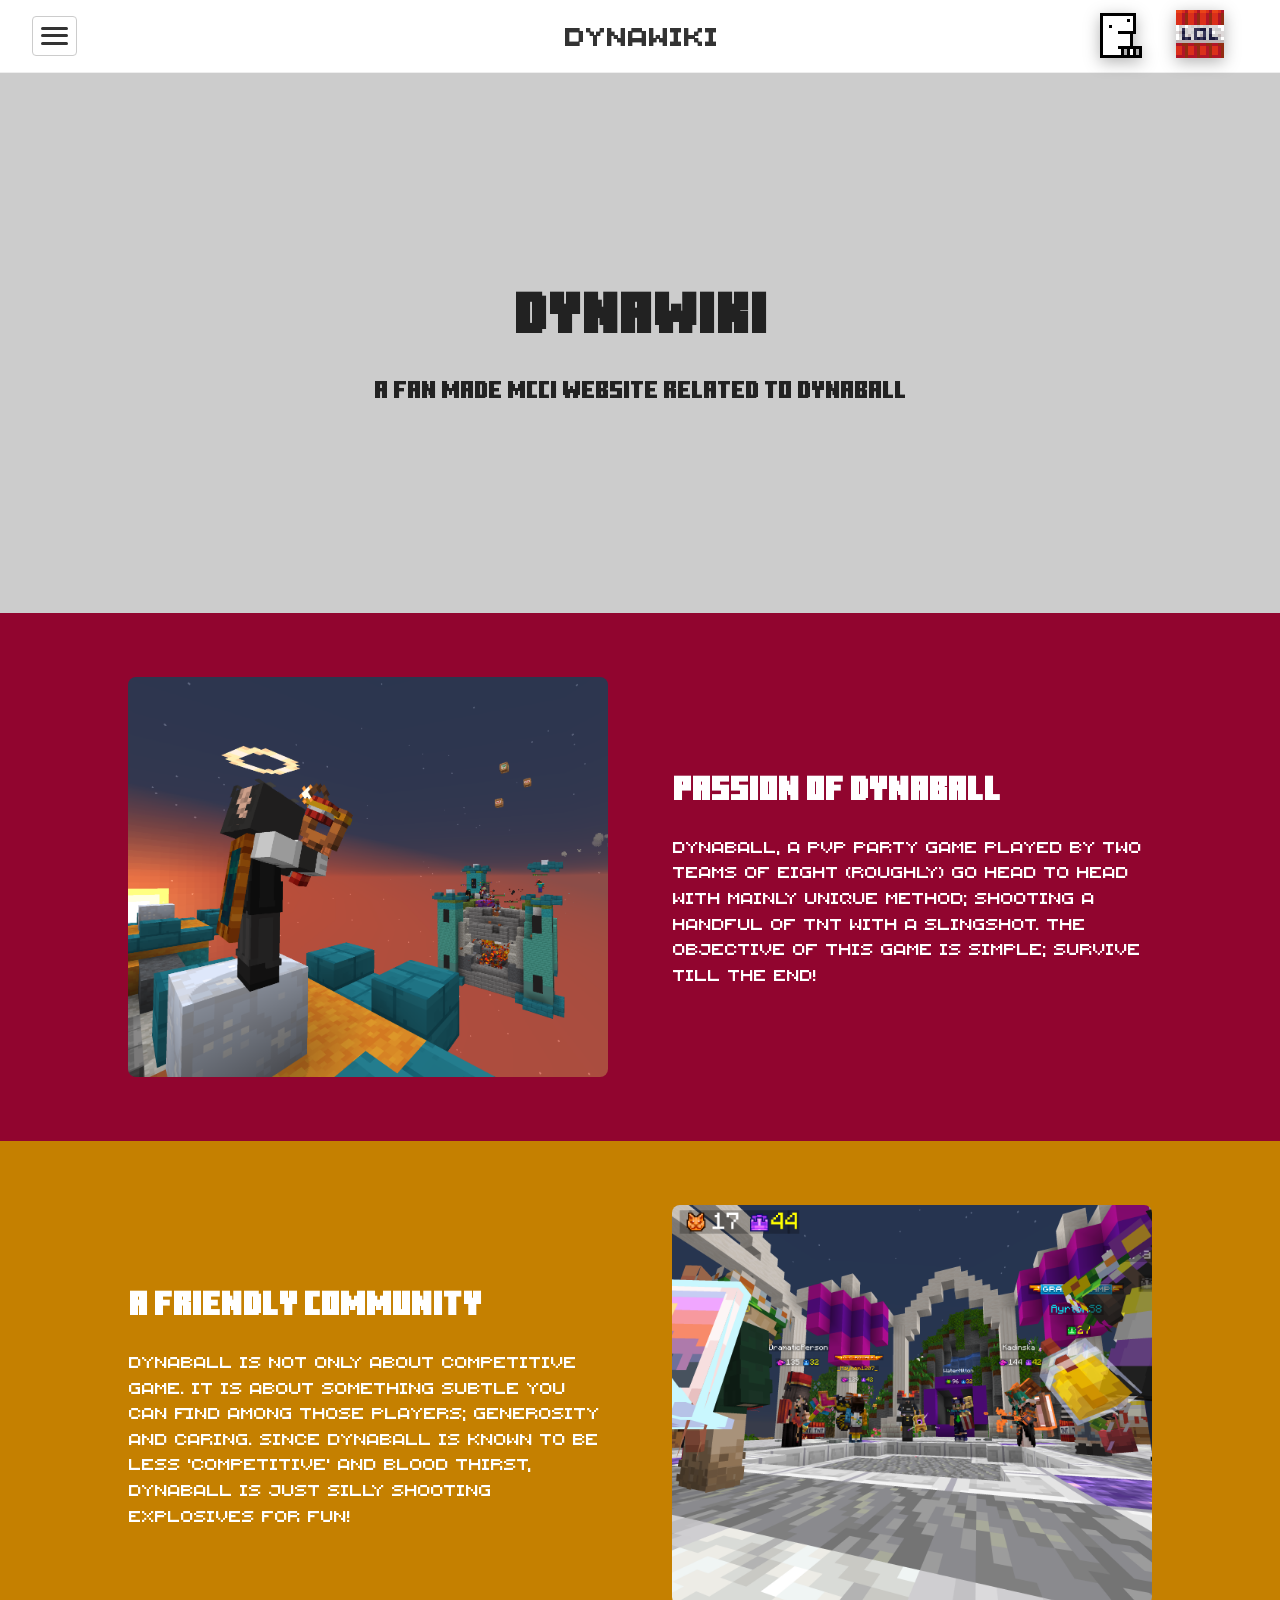
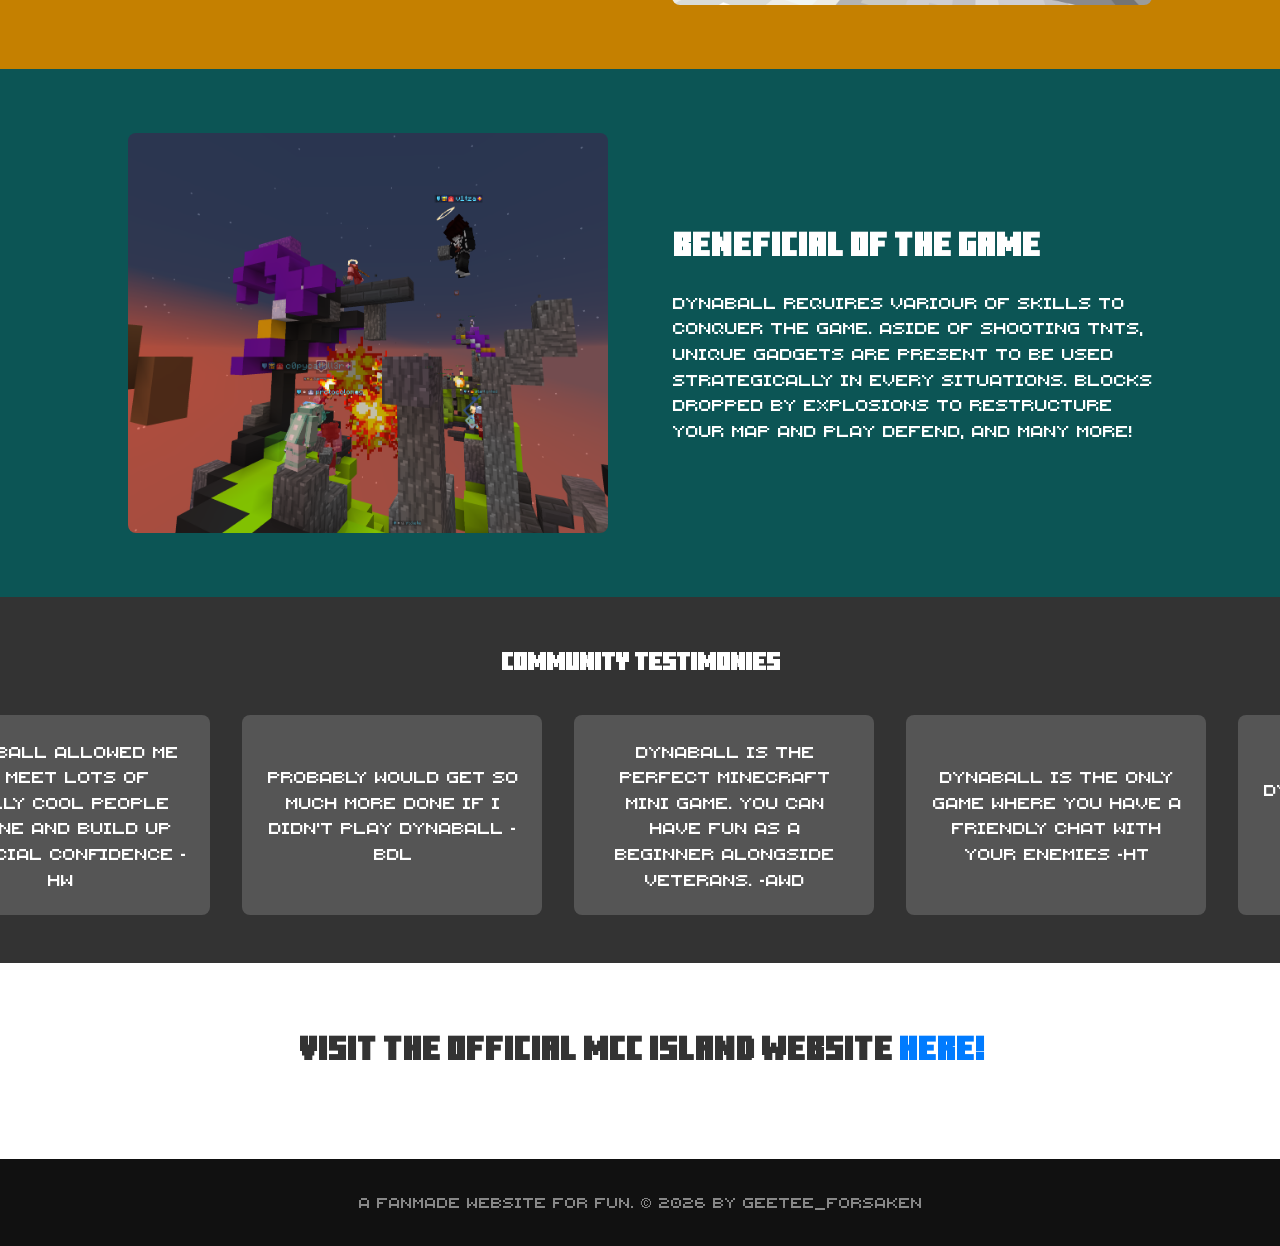
==== commit c5e7738d: "fixed web structure" ====
--- a/index.html
+++ b/index.html
@@ -4,150 +4,11 @@
     <meta charset="UTF-8">
     <meta name="viewport" content="width=device-width, initial-scale=1.0">
     <title>Dynawiki</title>
+    
+    <!-- Link to the shared stylesheet -->
+    <link rel="stylesheet" href="style.css">
+    
     <style>
-        /* --- Fonts --- */
-        @font-face {
-            font-family: 'minecraft-ten';
-            src: url('resources/font/minecraft-ten/MinecraftTen.woff') format('woff'),
-                 url('resources/font/minecraft-ten/MinecraftTen.woff2') format('woff2');
-            font-weight: normal;
-            font-style: normal;
-            font-display: swap;
-        }
-
-        @font-face {
-            font-family: 'minecraft-five';
-            src: url('resources/font/minecraft-five/MinecraftFive.woff') format('woff'),
-                 url('resources/font/minecraft-five/MinecraftFive.woff2') format('woff2');
-            font-weight: normal;
-            font-style: normal;
-            font-display: swap;
-        }
-
-        /* --- CSS Reset & Base Styles --- */
-        * {
-            margin: 0;
-            padding: 0;
-            box-sizing: border-box;
-        }
-
-        body {
-            line-height: 1.6;
-            color: #333;
-            font-family: system-ui, -apple-system, sans-serif;
-        }
-
-        .minecraft-ten { font-family: 'minecraft-ten', system-ui, sans-serif; }
-        .minecraft-five { font-family: 'minecraft-five', system-ui, sans-serif; }
-
-        /* --- Navigation Bar --- */
-        .navbar {
-            display: flex;
-            justify-content: space-between;
-            align-items: center;
-            padding: 1rem 2rem;
-            background-color: #fff;
-            border-bottom: 1px solid #eee;
-            position: sticky;
-            top: 0;
-            z-index: 100;
-        }
-
-        .hamburger-btn {
-            display: flex;
-            flex-direction: column;
-            justify-content: space-around;
-            width: 45px;
-            height: 40px;
-            background: transparent;
-            border: 1px solid #ccc;
-            border-radius: 4px;
-            cursor: pointer;
-            padding: 8px;
-            z-index: 102;
-        }
-
-        .hamburger-btn span {
-            width: 100%;
-            height: 3px;
-            background-color: #333;
-            border-radius: 2px;
-            transition: all 0.3s linear;
-        }
-
-        .hamburger-btn:hover {
-            background-color: #f4f4f4;
-        }
-
-        .navbar h2 {
-            font-size: 1.5rem;
-            font-weight: bold;
-        }
-
-        .spacer {
-            width: 45px;
-        }
-
-        /* --- Dropdown Menu --- */
-        .dropdown-menu {
-            position: fixed;
-            top: 70px;
-            left: 2rem;
-            background-color: #fff;
-            border-radius: 8px;
-            box-shadow: 0 4px 12px rgba(0,0,0,0.15);
-            width: 220px;
-            display: flex;
-            flex-direction: column;
-            z-index: 101;
-            opacity: 0;
-            transform: translateY(-10px);
-            visibility: hidden;
-            transition: all 0.3s ease;
-        }
-
-        .dropdown-menu.active {
-            opacity: 1;
-            transform: translateY(0);
-            visibility: visible;
-        }
-
-        .dropdown-menu a {
-            padding: 1rem;
-            text-decoration: none;
-            color: #333;
-            border-bottom: 1px solid #eee;
-            font-size: 1rem;
-        }
-
-        .dropdown-menu a:last-child {
-            border-bottom: none;
-        }
-
-        .dropdown-menu a:hover {
-            background-color: #f4f4f4;
-        }
-
-        /* --- Blur Overlay --- */
-        .page-overlay {
-            position: fixed;
-            top: 0;
-            left: 0;
-            width: 100%;
-            height: 100%;
-            background-color: rgba(0, 0, 0, 0.6);
-            backdrop-filter: blur(6px);
-            z-index: 90;
-            opacity: 0;
-            visibility: hidden;
-            transition: opacity 0.3s ease, visibility 0.3s ease;
-        }
-
-        .page-overlay.active {
-            opacity: 1;
-            visibility: visible;
-        }
-
         /* --- Hero Section --- */
         .hero {
             height: 60vh;
@@ -182,8 +43,6 @@
             gap: 4rem;
         }
 
-        .bg-white { background-color: #ffffff; }
-        .bg-gray { background-color: #f4f4f4; }
         .row-reverse { flex-direction: row-reverse; }
 
         .image-placeholder img {
@@ -221,11 +80,13 @@
             display: flex;
             gap: 2rem;
             width: max-content;
-            animation: scroll 15s linear infinite;
-        }
-
-        .carousel-track:hover {
-            animation-play-state: paused;
+            /* REMOVED: animation: scroll ... */
+            cursor: grab;
+            touch-action: pan-y; /* Allows normal vertical page scrolling */
+        }
+
+        .carousel-track:active {
+            cursor: grabbing;
         }
 
         .frame {
@@ -240,11 +101,10 @@
             white-space: normal;
             padding: 1.5rem;
             text-align: center;
-        }
-
-        @keyframes scroll {
-            0% { transform: translateX(0); }
-            100% { transform: translateX(calc(-50% - 1rem)); } 
+            
+            /* Added to prevent text highlighting and ghost-image dragging */
+            user-select: none; 
+            -webkit-user-drag: none; 
         }
 
         /* --- Interactive Physics Objects (TNT & Mascot) --- */
@@ -261,6 +121,11 @@
             filter: drop-shadow(0 4px 8px rgba(0,0,0,0.3));
         }
 
+        /* Ensure TNT is layered above the mascot */
+        #tnt-physics {
+            z-index: 1001;
+        }
+
         .physics-box img {
             width: 100%;
             height: 100%;
@@ -281,15 +146,6 @@
 
         .spinning-sprite {
             animation: mascot-spin 0.3s linear infinite;
-        }
-
-        /* --- Footer --- */
-        .footer {
-            background-color: #111;
-            color: #888;
-            text-align: center;
-            padding: 2rem 1rem;
-            font-size: 0.9rem;
         }
 
         /* --- Responsive Design --- */
@@ -328,7 +184,7 @@
         <a href="index.html">Home</a>
         <a href="community.html">Community</a>
         <a href="statistics.html">Statistics</a>
-        <a href="how-to.html">How-to-wiki</a>
+        <a href="about-us.html">About Us</a>
         <a href="https://mccisland.net" target="_blank">MCC Island</a>
     </div>
 
@@ -369,17 +225,43 @@
     <section class="carousel-wrapper minecraft-five">
         <h2 style="text-align: center; margin-bottom: 2rem; padding: 0 1rem;" class="minecraft-ten">Community Testimonies</h2>
         <div class="carousel-track">
-            <div class="frame">Dynaball allowed me to meet lots of really cool people online and build up my social confidence which has helped me so much in so many different areas of life -Hw</div>
-            <div class="frame">probably would get so much more done if i didn't play dynaball -b</div>
+            <div class="frame">Dynaball allowed me to meet lots of really cool people online and build up my social confidence -Hw</div>
+            <div class="frame">probably would get so much more done if i didn't play dynaball -bdl</div>
             <div class="frame">Dynaball is the perfect Minecraft mini game. You can have fun as a beginner alongside veterans. -aWD</div>
             <div class="frame">dynaball is the only game where you have a friendly chat with your enemies -ht</div>
-            <div class="frame">dynaball is great bc it's fun to explode ur friends -f</div>
+            <div class="frame">dynaball is great cuz it's fun to explode your friends -frk</div>
+            <div class="frame">I am now a regular MCCI player, and Dynaball is one and only unique game to play with your beloved friends -GT</div>
+            <div class="frame">dynaball is a peak game 👍-Tr</div>
+            <div class="frame">Balling in dyna = funsies :3 -Spn</div>
+            <div class="frame">Dyna was the first mini game to really click with me, it's fun and fair -LM</div>
+            <div class="frame">Dynaball players are very easy to talk to and someone always has some advice -CC</div>
+            <div class="frame">dynaball is my favorite game it’s what I mostly stream :3 -Hck</div>
+            <div class="frame">dynaball is big booms and falling into the endless void and i think thats veryvery neat🙂‍↕️ -rx</div>
+            <div class="frame">Dynaball is for me because arson is illegal 😇 -LL</div>
+            <div class="frame">dynaball is the bane of my existence /lh -VE</div>
+            <div class="frame">it's the game for all fun and games -Mju</div>
+            <div class="frame">dynaball is a perfect mix of chaos and strategy -BB</div>
+            <div class="frame">Dyna is my fave game on mcci because its a team game you don't have to be crazy good at pvp to have fun! -KJ</div>
+            <div class="frame">dynaball is the most unpredictable game ever, from queue to game rng -KM</div>
             <!-- Duplicated set of 5 frames to create a seamless infinite scroll effect -->
-            <div class="frame">Dynaball allowed me to meet lots of really cool people online and build up my social confidence which has helped me so much in so many different areas of life -Hw</div>
-            <div class="frame">probably would get so much more done if i didn't play dynaball -b</div>
+            <div class="frame">Dynaball allowed me to meet lots of really cool people online and build up my social confidence -Hw</div>
+            <div class="frame">probably would get so much more done if i didn't play dynaball -bdl</div>
             <div class="frame">Dynaball is the perfect Minecraft mini game. You can have fun as a beginner alongside veterans. -aWD</div>
             <div class="frame">dynaball is the only game where you have a friendly chat with your enemies -ht</div>
-            <div class="frame">dynaball is great bc it's fun to explode ur friends -f</div>
+            <div class="frame">dynaball is great cuz it's fun to explode your friends -frk</div>
+            <div class="frame">I am now a regular MCCI player, and Dynaball is one and only unique game to play with your beloved friends -GT</div>
+            <div class="frame">dynaball is a peak game 👍-Tr</div>
+            <div class="frame">Balling in dyna = funsies :3 -Spn</div>
+            <div class="frame">Dyna was the first mini game to really click with me, it's fun and fair -LM</div>
+            <div class="frame">Dynaball players are very easy to talk to and someone always has some advice -CC</div>
+            <div class="frame">dynaball is my favorite game it’s what I mostly stream :3 -Hck</div>
+            <div class="frame">dynaball is big booms and falling into the endless void and i think thats veryvery neat🙂‍↕️ -rx</div>
+            <div class="frame">Dynaball is for me because arson is illegal 😇 -LL</div>
+            <div class="frame">dynaball is the bane of my existence /lh -VE</div>
+            <div class="frame">it's the game for all fun and games -Mju</div>
+            <div class="frame">dynaball is a perfect mix of chaos and strategy -BB</div>
+            <div class="frame">Dyna is my fave game on mcci because its a team game you don't have to be crazy good at pvp to have fun! -KJ</div>
+            <div class="frame">dynaball is the most unpredictable game ever, from queue to game rng -KM</div>
         </div>
     </section>
 
@@ -395,13 +277,13 @@
         <p>A fanmade website for fun. &copy; 2026 by GeeTee_forSaken</p>
     </footer>
 
-    <!-- Interactive Elements: TNT and Mascot -->
+    <!-- Interactive Elements: Mascot and TNT -->
+    <div id="mascot-physics" class="physics-box">
+        <img id="mascot-img" src="resources/image/mascot_idle.png" alt="Mascot Texture">
+    </div>
+
     <div id="tnt-physics" class="physics-box">
         <img src="resources/image/tnt.png" alt="TNT Texture">
-    </div>
-
-    <div id="mascot-physics" class="physics-box">
-        <img id="mascot-img" src="resources/image/mascot_idle.png" alt="Mascot Texture">
     </div>
 
     <!-- ========================================== -->
@@ -423,8 +305,140 @@
         pageOverlay.addEventListener('click', toggleMenu);
     </script>
 
-    <!-- Script 2: Physics Engine for TNT & Mascot -->
+    <!-- Script 2: Drag-to-Scroll Carousel -->
     <script>
+        const track = document.querySelector('.carousel-track');
+        const frames = Array.from(track.children);
+        
+        let isDragging = false;
+        let startX = 0;
+        let currentTranslate = 0;
+        let prevTranslate = 0;
+        
+        let velocity = 0;
+        let lastTime = 0;
+        let lastX = 0;
+        
+        let animationID;
+        let isAutoScrolling = true;
+        let resumeTimeout = null;
+        let autoScrollSpeed = -1; // Standard auto-scroll speed (pixels per frame)
+        let loopWidth = 0;
+
+        function initCarousel() {
+            // Find the exact width of the first set of items to know where to loop seamlessly
+            const halfCount = Math.floor(frames.length / 2);
+            if (frames.length > 1) {
+                // Distance from start of frame 1 to start of the first duplicated frame
+                loopWidth = frames[halfCount].offsetLeft - frames[0].offsetLeft;
+            }
+            requestAnimationFrame(renderCarousel);
+        }
+
+        function getPositionX(event) {
+            return event.type.includes('mouse') ? event.pageX : event.touches[0].clientX;
+        }
+
+        function handleDragStart(event) {
+            isDragging = true;
+            isAutoScrolling = false;
+            if (resumeTimeout) clearTimeout(resumeTimeout);
+            
+            startX = getPositionX(event);
+            prevTranslate = currentTranslate;
+            lastX = startX;
+            lastTime = performance.now();
+            velocity = 0;
+        }
+
+        function handleDragMove(event) {
+            if (!isDragging) return;
+            
+            const currentX = getPositionX(event);
+            const delta = currentX - startX;
+            currentTranslate = prevTranslate + delta;
+
+            // Calculate velocity for inertia (px per frame roughly)
+            const now = performance.now();
+            const timeDelta = now - lastTime;
+            if (timeDelta > 0) {
+                velocity = ((currentX - lastX) / timeDelta) * 16.67; 
+            }
+            
+            lastX = currentX;
+            lastTime = now;
+        }
+
+        function handleDragEnd() {
+            isDragging = false;
+            
+            // Wait 3 seconds before resuming auto-scroll
+            resumeTimeout = setTimeout(() => {
+                isAutoScrolling = true;
+            }, 3000); 
+        }
+
+        // Mouse Events
+        track.addEventListener('mousedown', handleDragStart);
+        window.addEventListener('mousemove', handleDragMove);
+        window.addEventListener('mouseup', handleDragEnd);
+        
+        // Touch Events
+        track.addEventListener('touchstart', handleDragStart, { passive: true });
+        window.addEventListener('touchmove', handleDragMove, { passive: true });
+        window.addEventListener('touchend', handleDragEnd);
+
+        // Main Animation Loop
+        function renderCarousel() {
+            if (!isDragging) {
+                if (isAutoScrolling) {
+                    // Smoothly transition from inertia back to constant auto-scroll
+                    if (Math.abs(velocity) > Math.abs(autoScrollSpeed) && velocity < 0) {
+                        currentTranslate += velocity;
+                        velocity *= 0.95;
+                    } else {
+                        currentTranslate += autoScrollSpeed;
+                        velocity = 0;
+                    }
+                } else {
+                    // Apply momentum friction when dragging stops
+                    currentTranslate += velocity;
+                    velocity *= 0.95; // Friction multiplier
+                    if (Math.abs(velocity) < 0.1) velocity = 0;
+                }
+            }
+
+            // Infinite loop check
+            if (loopWidth > 0) {
+                // If we scrolled past the first set, jump back exactly one set-width
+                while (currentTranslate <= -loopWidth) {
+                    currentTranslate += loopWidth;
+                }
+                // If we dragged too far to the left (past 0), jump forward exactly one set-width
+                while (currentTranslate > 0) {
+                    currentTranslate -= loopWidth;
+                }
+            }
+
+            track.style.transform = `translate3d(${currentTranslate}px, 0, 0)`;
+            animationID = requestAnimationFrame(renderCarousel);
+        }
+
+        // Initialize on load and recalculate loop width on resize
+        window.addEventListener('load', initCarousel);
+        window.addEventListener('resize', () => {
+            const halfCount = Math.floor(frames.length / 2);
+            if (frames.length > 1) {
+                loopWidth = frames[halfCount].offsetLeft - frames[0].offsetLeft;
+            }
+        });
+    </script>
+
+    <!-- Script 3: Interactive Physics -->
+    <script>
+        // ==========================================
+        // MASCOT & ASSETS CONFIGURATION
+        // ==========================================
         const MASCOT_SPRITES = {
             drag:    'resources/image/mascot_drag.png',    
             fall:    'resources/image/mascot_fall.png',    
@@ -433,6 +447,7 @@
             land:    'resources/image/mascot_land.png'     
         };
 
+        const EXPLOSION_SRC = 'resources/image/explosion.png';
         const BOX_SIZE = 64;
         const HARD_SWING_THRESHOLD = 16; 
 
@@ -466,6 +481,33 @@
             }, 250);
         }
 
+        // Spawn transient explosion PNG overlay at specific (x, y) - 200% Larger
+        function triggerExplosion(x, y, duration = 200) {
+            const explosionSize = BOX_SIZE * 3.0; // 200% larger explosion size
+            const explosion = document.createElement('img');
+            explosion.src = EXPLOSION_SRC;
+            explosion.style.position = 'fixed';
+            // Center the larger explosion around target (x, y)
+            explosion.style.left = `${x - (explosionSize - BOX_SIZE) / 2}px`;
+            explosion.style.top = `${y - (explosionSize - BOX_SIZE) / 2}px`;
+            explosion.style.width = `${explosionSize}px`;
+            explosion.style.height = `${explosionSize}px`;
+            explosion.style.zIndex = '1002';
+            explosion.style.pointerEvents = 'none';
+            explosion.style.imageRendering = 'pixelated';
+
+            document.body.appendChild(explosion);
+
+            setTimeout(() => {
+                if (explosion.parentNode) {
+                    explosion.parentNode.removeChild(explosion);
+                }
+            }, duration);
+        }
+
+        // ==========================================
+        // REUSABLE PHYSICS ENTITY CLASS
+        // ==========================================
         class PhysicsEntity {
             constructor(element, initialX, initialY, isMascot = false) {
                 this.element = element;
@@ -480,6 +522,7 @@
                 this.vy = 0;
 
                 this.isDragging = false;
+                this.hasBeenDragged = false; 
                 this.prevMouseX = 0;
                 this.prevMouseY = 0;
 
@@ -487,6 +530,7 @@
                 this.bounceCount = 0;
                 this.collisionsDisabled = false;
                 this.isRespawning = false;
+                this.isStuck = false; 
 
                 this.gravity = 0;
                 this.friction = 0.985;
@@ -496,8 +540,9 @@
 
             initEvents() {
                 this.element.addEventListener('pointerdown', (e) => {
-                    if (this.isRespawning) return;
+                    if (this.isRespawning || this.isStuck) return;
                     this.isDragging = true;
+                    this.hasBeenDragged = true; 
                     this.vx = 0;
                     this.vy = 0;
                     this.bounceCount = 0;
@@ -543,7 +588,7 @@
                         }
                     } else {
                         this.isCarromMode = false;
-                        this.gravity = 0.25;
+                        this.gravity = 0.9;
                         this.friction = 0.98;
 
                         if (this.isMascot) {
@@ -559,31 +604,51 @@
 
                 if (this.isCarromMode) {
                     let hitWall = false;
+                    let impactX = this.posX;
+                    let impactY = this.posY;
 
                     if (this.posY + BOX_SIZE > height) {
                         this.posY = height - BOX_SIZE;
                         this.vy *= -1;
                         hitWall = true;
+                        impactY = height - BOX_SIZE;
                     } else if (this.posY < 0) {
                         this.posY = 0;
                         this.vy *= -1;
                         hitWall = true;
+                        impactY = 0;
                     }
 
                     if (this.posX + BOX_SIZE > width) {
                         this.posX = width - BOX_SIZE;
                         this.vx *= -1;
                         hitWall = true;
+                        impactX = width - BOX_SIZE;
                     } else if (this.posX < 0) {
                         this.posX = 0;
                         this.vx *= -1;
                         hitWall = true;
+                        impactX = 0;
                     }
 
                     if (hitWall) {
                         this.bounceCount++;
-                        if (this.bounceCount >= 7) {
-                            this.collisionsDisabled = true; 
+                        
+                        if (!this.isMascot) {
+                            if (this.bounceCount === 10) {
+                                // 1. Trigger enlarged explosion on 3rd bounce impact
+                                triggerExplosion(impactX, impactY, 200);
+
+                                // 2. Stop movement entirely
+                                this.vx = 0;
+                                this.vy = 0;
+                                this.collisionsDisabled = true;
+
+                                // 3. Trigger sky drop respawn (handles invisibility instantly now)
+                                this.triggerSkyRespawn();
+                            }
+                        } else if (this.isMascot && this.bounceCount >= 10) {
+                            this.collisionsDisabled = true;
                         }
                     }
                 } else {
@@ -619,6 +684,9 @@
                 this.vy = 0;
                 this.isCarromMode = false;
 
+                // FIX: Hide element immediately so it doesn't linger at the border during delay
+                this.element.style.display = 'none';
+
                 this.posX = this.targetX;
                 this.posY = -120;
 
@@ -652,12 +720,14 @@
                 };
 
                 setTimeout(() => {
+                    // FIX: Ensure element becomes visible ONLY when it drops from the sky
+                    this.element.style.display = 'block';
                     requestAnimationFrame(animateDrop);
                 }, 500);
             }
 
             update() {
-                if (!this.isDragging && !this.isRespawning) {
+                if (!this.isDragging && !this.isRespawning && !this.isStuck) {
                     this.vy += this.gravity;
                     this.vx *= this.friction;
                     this.vy *= this.friction;
@@ -666,7 +736,7 @@
                     this.posY += this.vy;
 
                     if (this.isMascot && !this.isCarromMode && currentMascotState !== 'land') {
-                        if (Math.hypot(this.vx, this.vy) < 0.2 && (this.posY + BOX_SIZE >= window.innerHeight - 2)) {
+                        if (Math.hypot(this.vx, this.vy) < 0.2 && (this.posY + BOX_SIZE >= window.innerHeight - 5)) {
                             setMascotState('idle'); 
                         } else if (this.vy > 0.5 && currentMascotState !== 'fall') {
                             setMascotState('fall'); 
@@ -679,17 +749,27 @@
                         const isOffScreen = this.posX < -120 || this.posX > window.innerWidth + 120 ||
                                             this.posY < -120 || this.posY > window.innerHeight + 120;
                         if (isOffScreen) {
-                            this.triggerSkyRespawn();
+                            if (this.isMascot && isMascotComboLaunchActive) {
+                                isMascotComboLaunchActive = false;
+                                mascotEntity.triggerSkyRespawn();
+                                tntEntity.triggerSkyRespawn();
+                            } else if (!isMascotComboLaunchActive) {
+                                this.triggerSkyRespawn();
+                            }
                         }
                     }
                 }
 
+                // Transform update remains disabled while respawning delay is active, preventing visual glitches
                 if (!this.isRespawning) {
                     this.element.style.transform = `translate3d(${this.posX}px, ${this.posY}px, 0)`;
                 }
             }
         }
 
+        // ==========================================
+        // INITIALIZATION & CUSTOM COLLISION INTERACTION
+        // ==========================================
         const tntElem = document.getElementById('tnt-physics');
         const mascotElem = document.getElementById('mascot-physics');
 
@@ -699,9 +779,76 @@
         const tntEntity = new PhysicsEntity(tntElem, tntInitialX, 10, false);
         const mascotEntity = new PhysicsEntity(mascotElem, mascotInitialX, 10, true);
 
+        let isTNTStuckToMascot = false;
+        let isMascotComboLaunchActive = false;
+
+        // Checks collision between TNT and Mascot
+        function checkTNTAndMascotInteraction() {
+            if (isTNTStuckToMascot || mascotEntity.isStuck) return;
+
+            const isMascotOnGround = mascotEntity.posY + BOX_SIZE >= window.innerHeight - 5;
+            const isTNTSwung = tntEntity.isCarromMode || Math.hypot(tntEntity.vx, tntEntity.vy) > 10;
+
+            if (mascotEntity.hasBeenDragged && isMascotOnGround && isTNTSwung) {
+                // Collision Detection
+                const hit = Math.abs(tntEntity.posX - mascotEntity.posX) < BOX_SIZE * 0.8 &&
+                            Math.abs(tntEntity.posY - mascotEntity.posY) < BOX_SIZE * 0.8;
+
+                if (hit) {
+                    // --- 1. STICK TNT TO MASCOT HEAD ---
+                    isTNTStuckToMascot = true;
+                    mascotEntity.isStuck = true;
+                    
+                    // Freeze TNT motion
+                    tntEntity.vx = 0;
+                    tntEntity.vy = 0;
+                    tntEntity.isCarromMode = false;
+
+                    // --- 2. DELAY, EXPLODE & LAUNCH MASCOT ---
+                    setTimeout(() => {
+                        // Trigger enlarged explosion right at the stuck TNT/head position
+                        triggerExplosion(tntEntity.posX, tntEntity.posY, 250);
+
+                        // Immediately hide TNT
+                        isTNTStuckToMascot = false;
+                        tntElem.style.display = 'none';
+
+                        // Track active combo launch state
+                        isMascotComboLaunchActive = true;
+
+                        // Launch Mascot in Hard Swing / Carrom mode
+                        mascotEntity.isStuck = false;
+                        mascotEntity.isCarromMode = true;
+                        mascotEntity.gravity = 0;
+                        mascotEntity.friction = 1.0;
+                        mascotEntity.bounceCount = 0;
+                        mascotEntity.collisionsDisabled = false;
+
+                        // Random direction launch vector
+                        const launchDirection = Math.random() > 0.5 ? 1 : -1;
+                        mascotEntity.vx = launchDirection * 18;
+                        mascotEntity.vy = -18;
+
+                        // Set Mascot state to Spinning swing
+                        setMascotState('swing');
+                    }, 1200); 
+                }
+            }
+        }
+
         function mainPhysicsLoop() {
+            // Anchor TNT to mascot head while stuck
+            if (isTNTStuckToMascot) {
+                tntEntity.posX = mascotEntity.posX;
+                tntEntity.posY = mascotEntity.posY - 35;
+                tntElem.style.transform = `translate3d(${tntEntity.posX}px, ${tntEntity.posY}px, 0)`;
+            }
+
             tntEntity.update();
             mascotEntity.update();
+
+            checkTNTAndMascotInteraction();
+
             requestAnimationFrame(mainPhysicsLoop);
         }
 
--- a/style.css
+++ b/style.css
@@ -0,0 +1,155 @@
+/* --- Fonts --- */
+@font-face {
+    font-family: 'minecraft-ten';
+    src: url('resources/font/minecraft-ten/MinecraftTen.woff') format('woff'),
+         url('resources/font/minecraft-ten/MinecraftTen.woff2') format('woff2');
+    font-weight: normal;
+    font-style: normal;
+    font-display: swap;
+}
+
+@font-face {
+    font-family: 'minecraft-five';
+    src: url('resources/font/minecraft-five/MinecraftFive.woff') format('woff'),
+         url('resources/font/minecraft-five/MinecraftFive.woff2') format('woff2');
+    font-weight: normal;
+    font-style: normal;
+    font-display: swap;
+}
+
+/* --- CSS Reset & Base Styles --- */
+* {
+    margin: 0;
+    padding: 0;
+    box-sizing: border-box;
+}
+
+body {
+    line-height: 1.6;
+    color: #333;
+    font-family: system-ui, -apple-system, sans-serif;
+}
+
+.minecraft-ten { font-family: 'minecraft-ten', system-ui, sans-serif; }
+.minecraft-five { font-family: 'minecraft-five', system-ui, sans-serif; }
+
+/* --- Navigation Bar --- */
+.navbar {
+    display: flex;
+    justify-content: space-between;
+    align-items: center;
+    padding: 1rem 2rem;
+    background-color: #fff;
+    border-bottom: 1px solid #eee;
+    position: sticky;
+    top: 0;
+    z-index: 100;
+}
+
+.hamburger-btn {
+    display: flex;
+    flex-direction: column;
+    justify-content: space-around;
+    width: 45px;
+    height: 40px;
+    background: transparent;
+    border: 1px solid #ccc;
+    border-radius: 4px;
+    cursor: pointer;
+    padding: 8px;
+    z-index: 102;
+}
+
+.hamburger-btn span {
+    width: 100%;
+    height: 3px;
+    background-color: #333;
+    border-radius: 2px;
+    transition: all 0.3s linear;
+}
+
+.hamburger-btn:hover {
+    background-color: #f4f4f4;
+}
+
+.navbar h2 {
+    font-size: 1.5rem;
+    font-weight: bold;
+}
+
+.spacer {
+    width: 45px;
+}
+
+/* --- Dropdown Menu --- */
+.dropdown-menu {
+    position: fixed;
+    top: 70px;
+    left: 2rem;
+    background-color: #fff;
+    border-radius: 8px;
+    box-shadow: 0 4px 12px rgba(0,0,0,0.15);
+    width: 220px;
+    display: flex;
+    flex-direction: column;
+    z-index: 101;
+    opacity: 0;
+    transform: translateY(-10px);
+    visibility: hidden;
+    transition: all 0.3s ease;
+}
+
+.dropdown-menu.active {
+    opacity: 1;
+    transform: translateY(0);
+    visibility: visible;
+}
+
+.dropdown-menu a {
+    padding: 1rem;
+    text-decoration: none;
+    color: #333;
+    border-bottom: 1px solid #eee;
+    font-size: 1rem;
+}
+
+.dropdown-menu a:last-child {
+    border-bottom: none;
+}
+
+.dropdown-menu a:hover {
+    background-color: #f4f4f4;
+}
+
+/* --- Blur Overlay --- */
+.page-overlay {
+    position: fixed;
+    top: 0;
+    left: 0;
+    width: 100%;
+    height: 100%;
+    background-color: rgba(0, 0, 0, 0.6);
+    backdrop-filter: blur(6px);
+    z-index: 90;
+    opacity: 0;
+    visibility: hidden;
+    transition: opacity 0.3s ease, visibility 0.3s ease;
+}
+
+.page-overlay.active {
+    opacity: 1;
+    visibility: visible;
+}
+
+/* --- Utility Backgrounds --- */
+.bg-white { background-color: #ffffff; }
+.bg-gray { background-color: #f4f4f4; }
+
+/* --- Footer --- */
+.footer {
+    background-color: #111;
+    color: #888;
+    text-align: center;
+    padding: 2rem 1rem;
+    font-size: 0.9rem;
+}
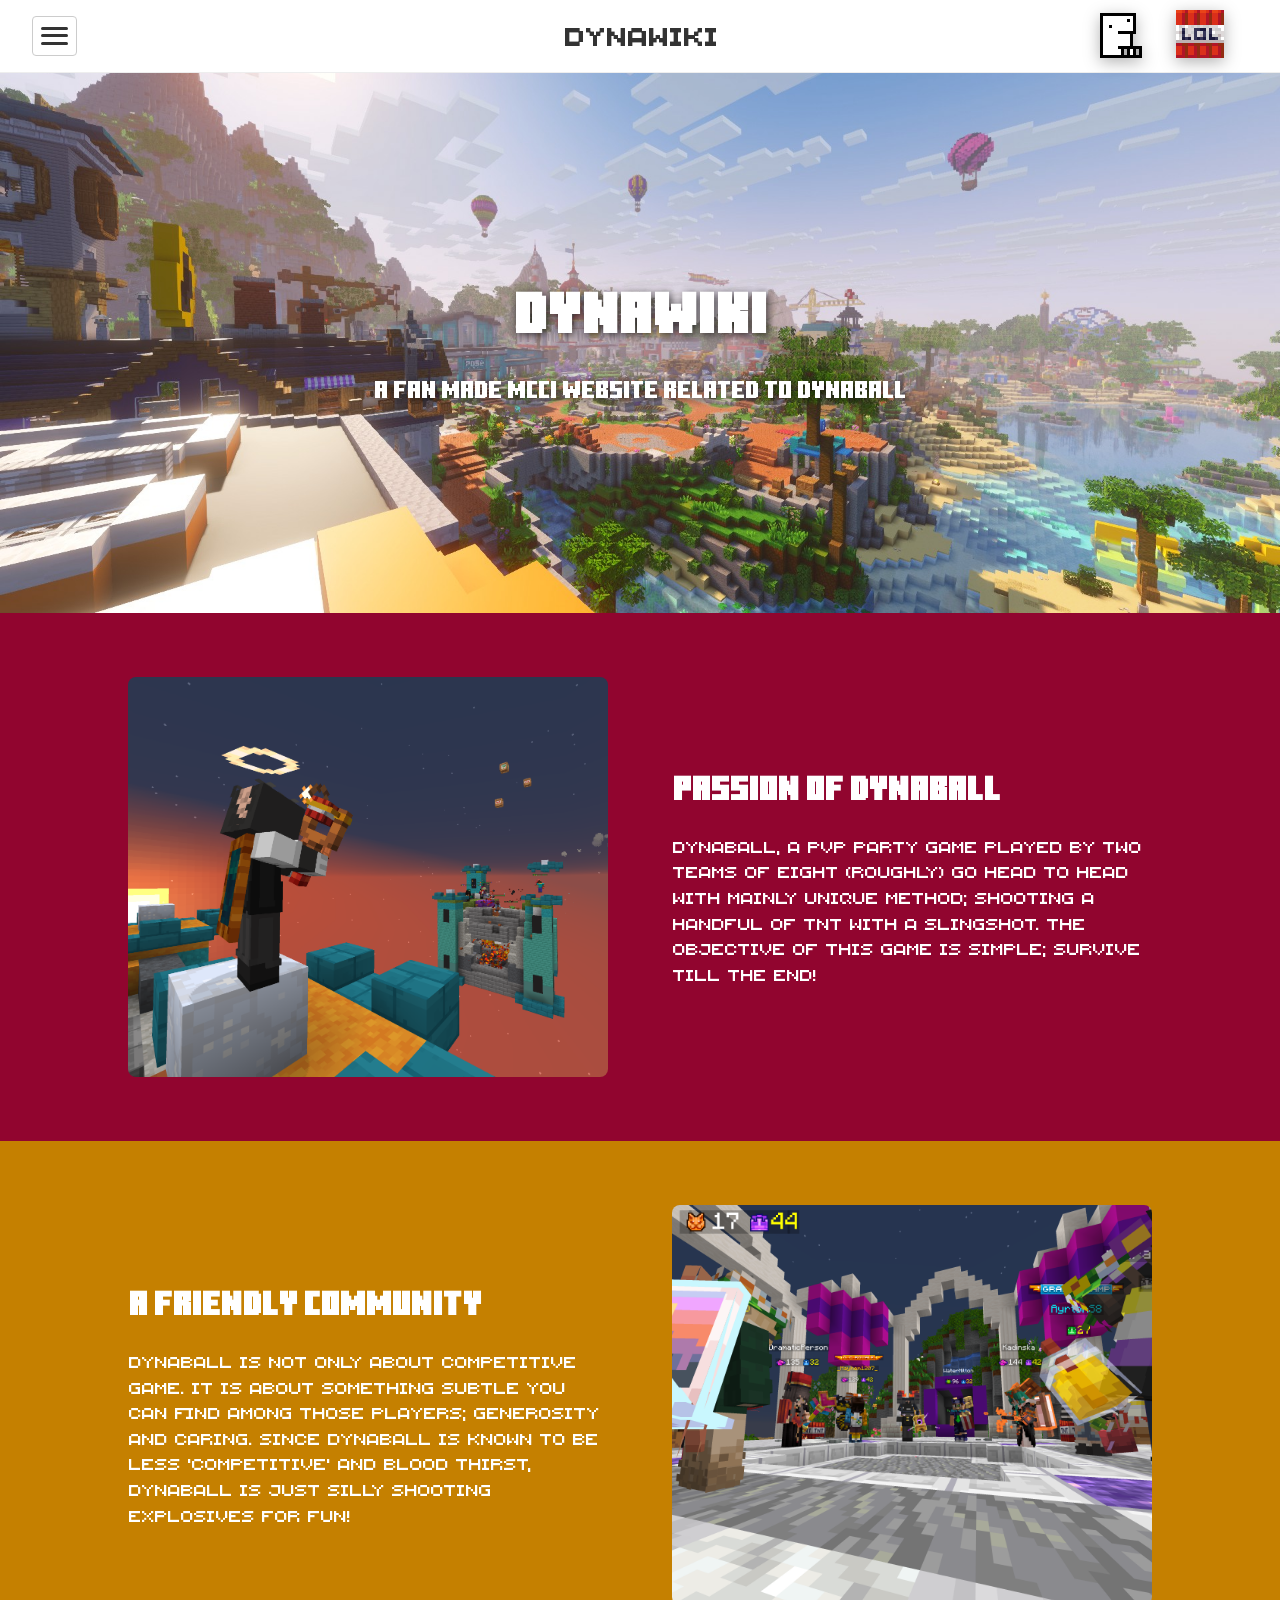
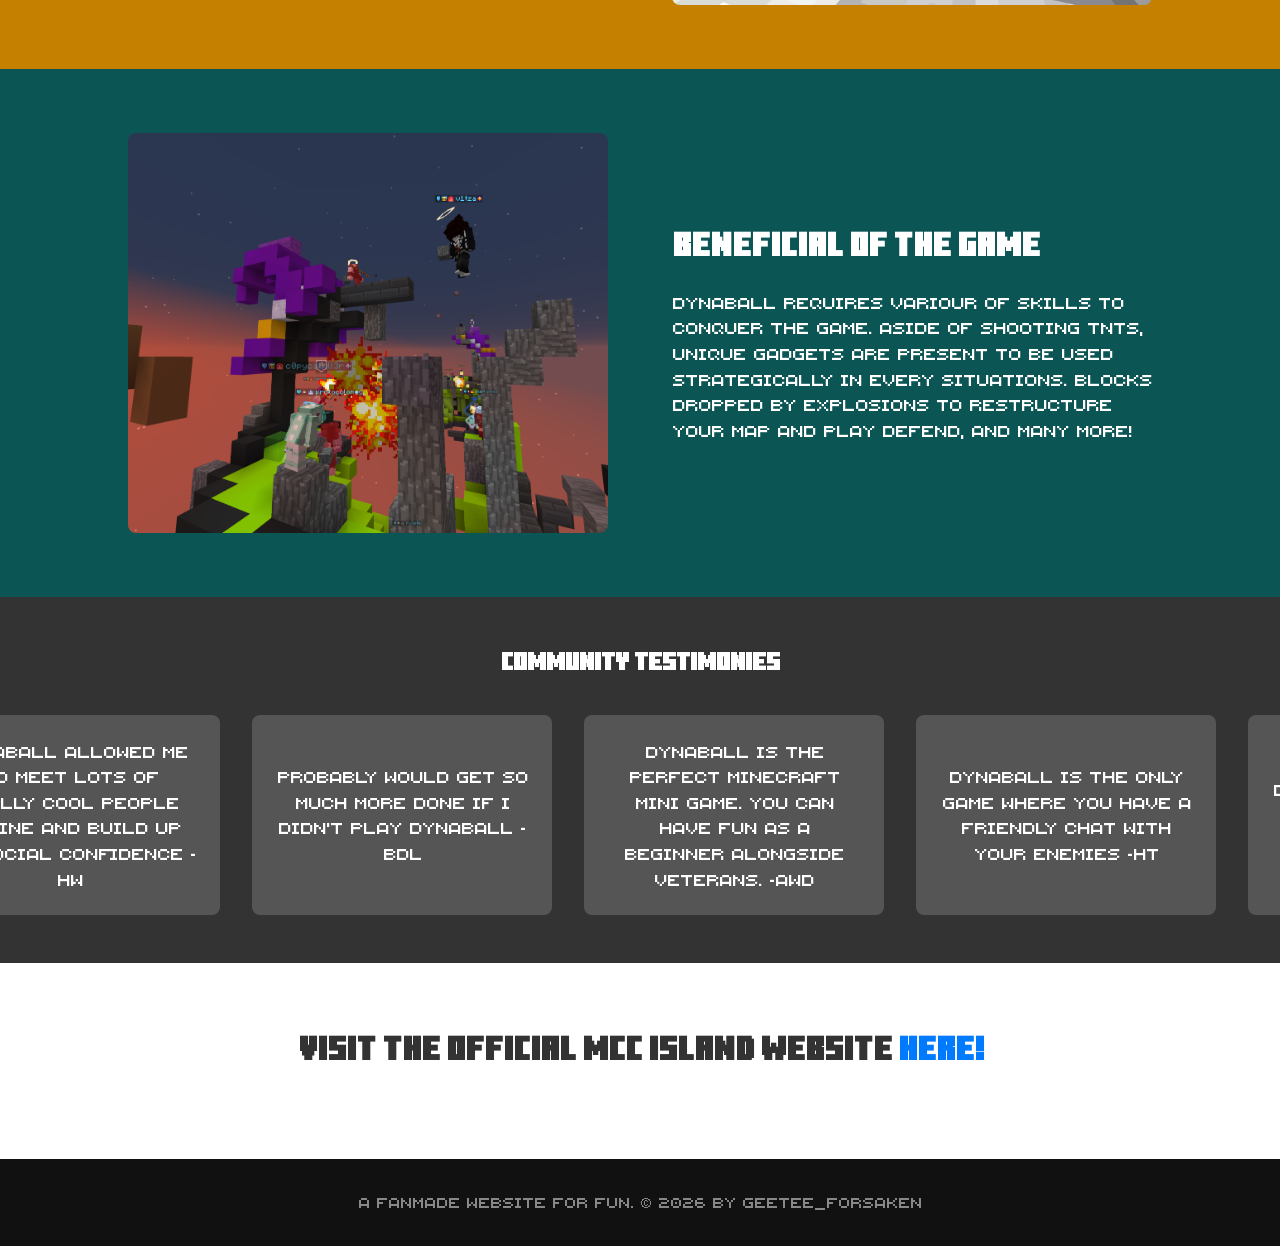
==== commit b409e620: "fixed tactical buttons and added home picture" ====
--- a/index.html
+++ b/index.html
@@ -13,16 +13,18 @@
         .hero {
             height: 60vh;
             min-height: 400px;
-            background-color: #cccccc;
+            /* Added background image property */
+            background-image: url("resources/image/home.png");
             background-size: cover;
             background-position: center;
+            background-repeat: no-repeat;
             display: flex;
             flex-direction: column;
             justify-content: center;
             align-items: center;
             text-align: center;
             padding: 2rem;
-            color: #222;
+            color: #fff; /* Changed to white so text stays readable over images */
         }
 
         .hero h1 {
@@ -32,6 +34,10 @@
 
         .hero p {
             font-size: 1.5rem;
+        }
+
+        .hero h1, .hero p {
+            text-shadow: 2px 2px 8px rgba(0, 0, 0, 0.7);
         }
 
         /* --- Content Sections --- */
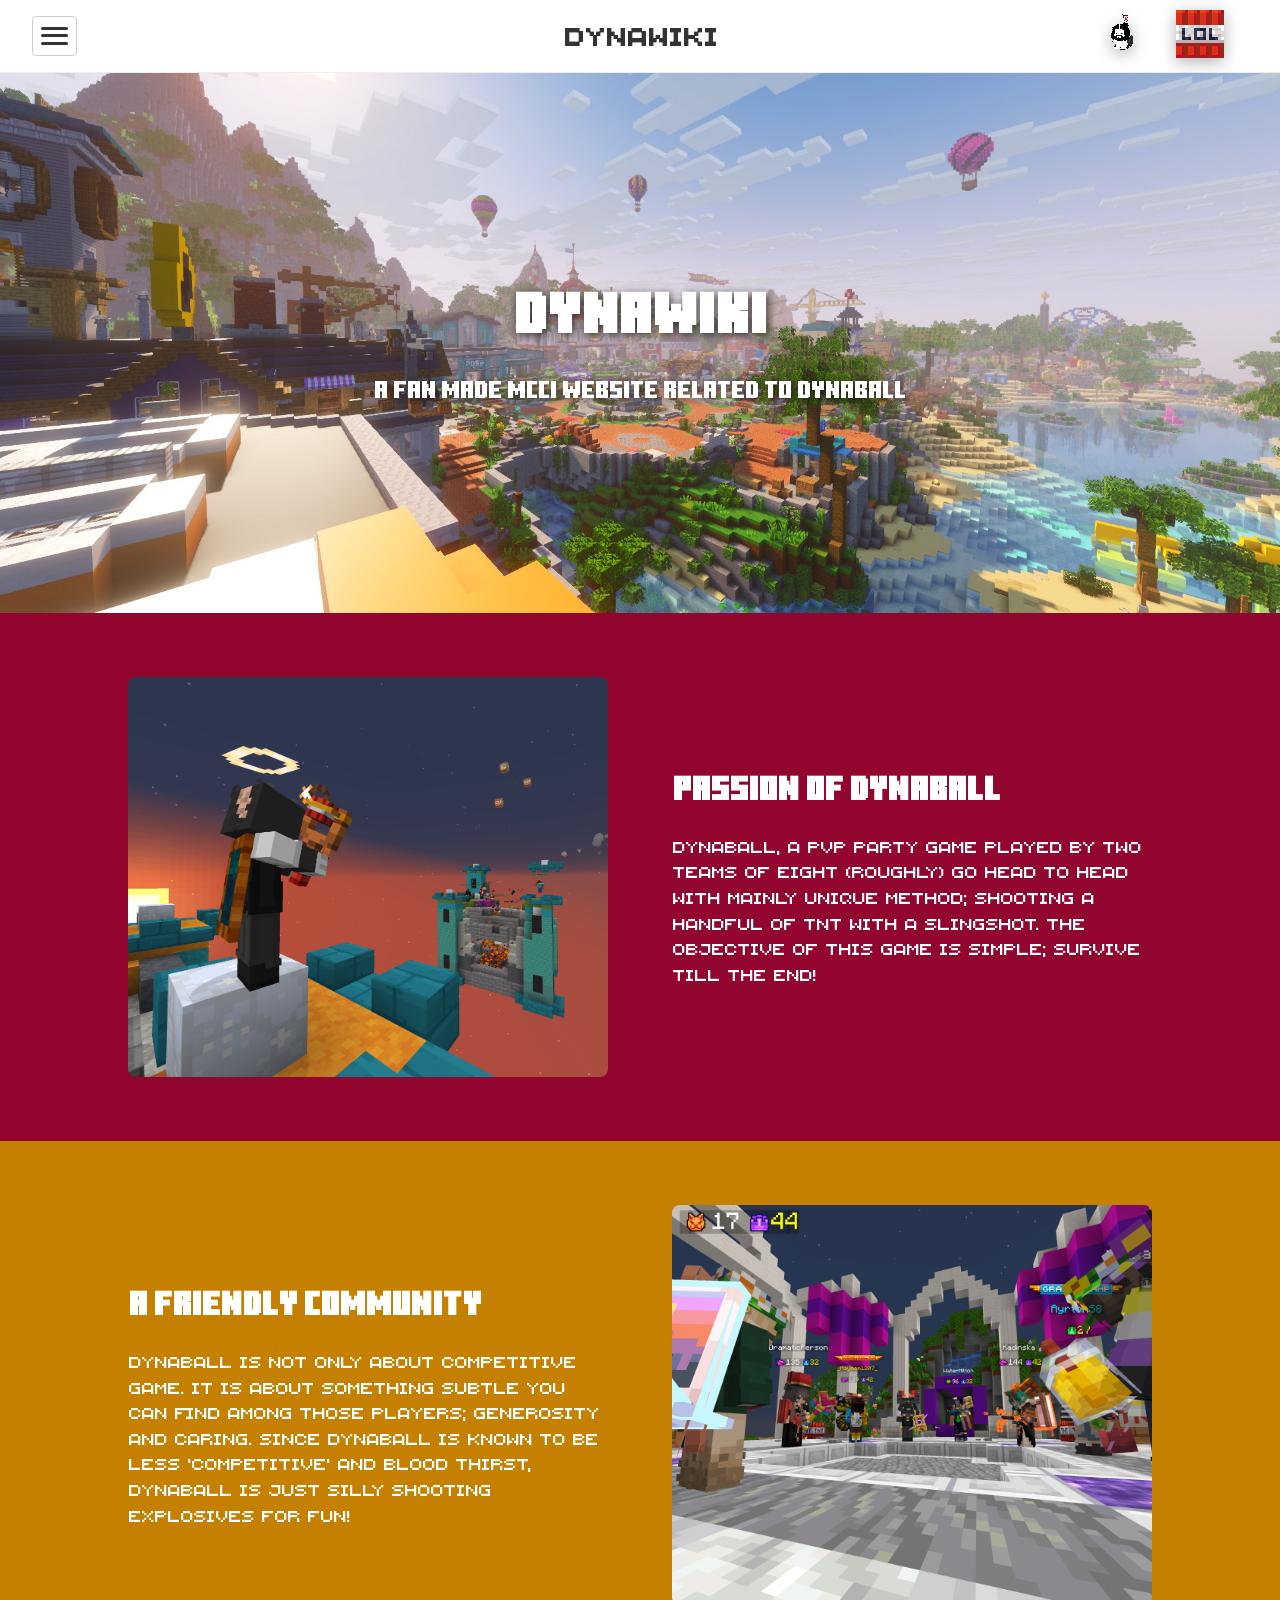
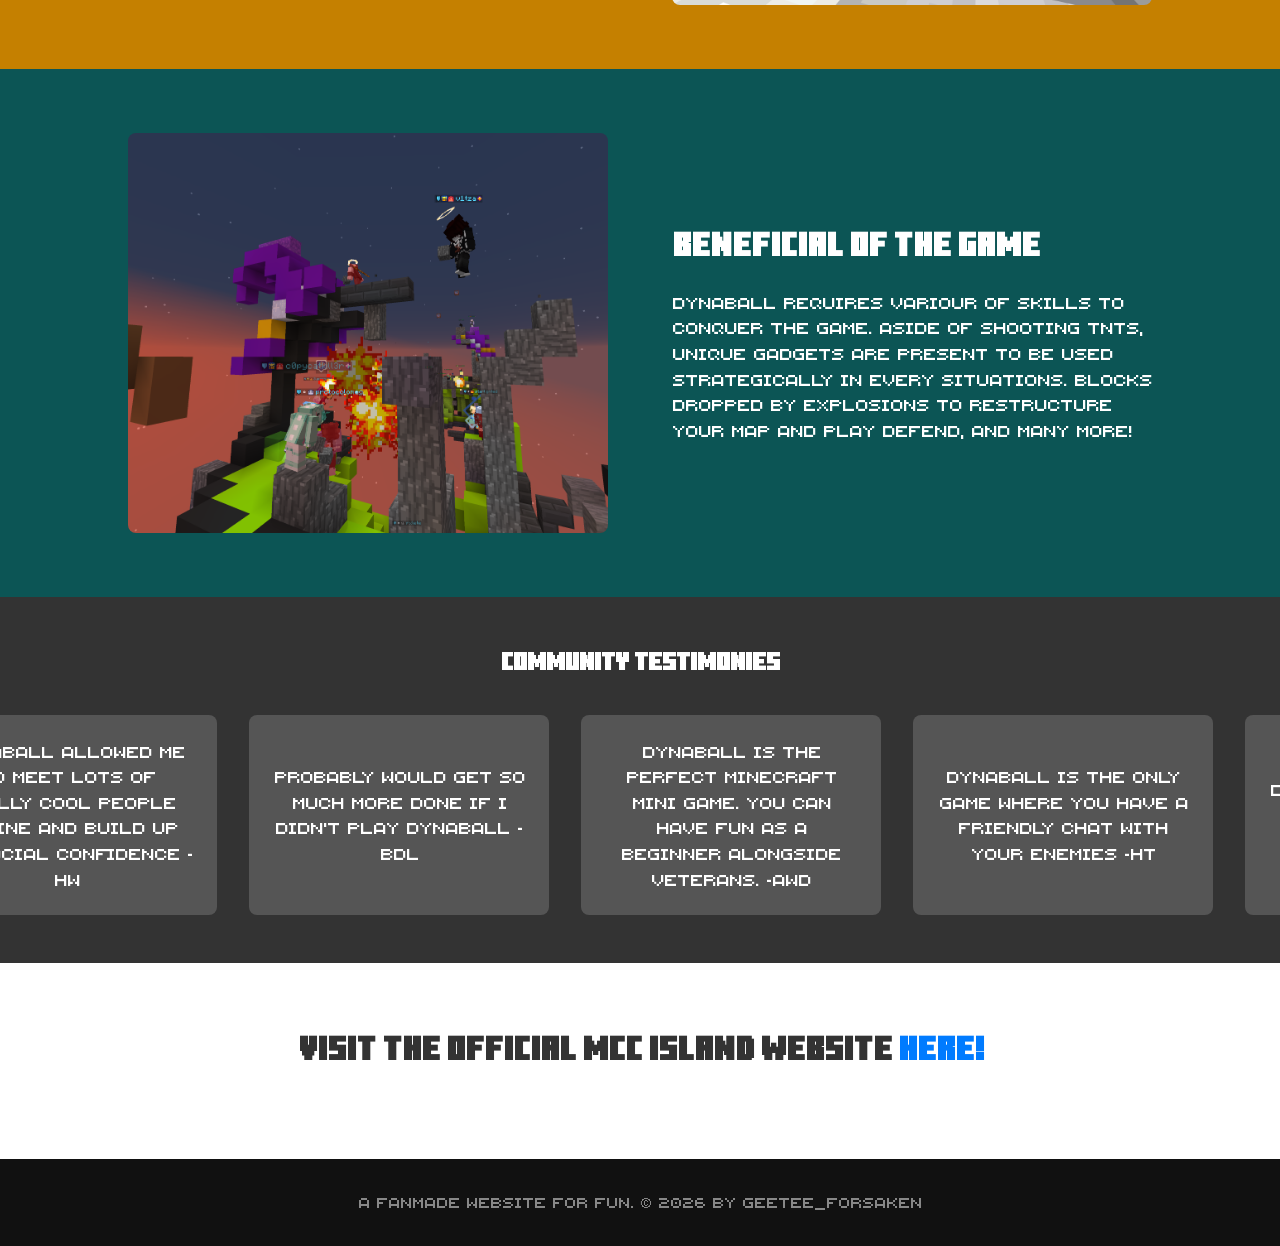
==== commit 88eae490: "changed the mascot" ====
--- a/index.html
+++ b/index.html
@@ -745,7 +745,7 @@
                         if (Math.hypot(this.vx, this.vy) < 0.2 && (this.posY + BOX_SIZE >= window.innerHeight - 5)) {
                             setMascotState('idle'); 
                         } else if (this.vy > 0.5 && currentMascotState !== 'fall') {
-                            setMascotState('fall'); 
+                            setMascotState('idle'); 
                         }
                     }
 
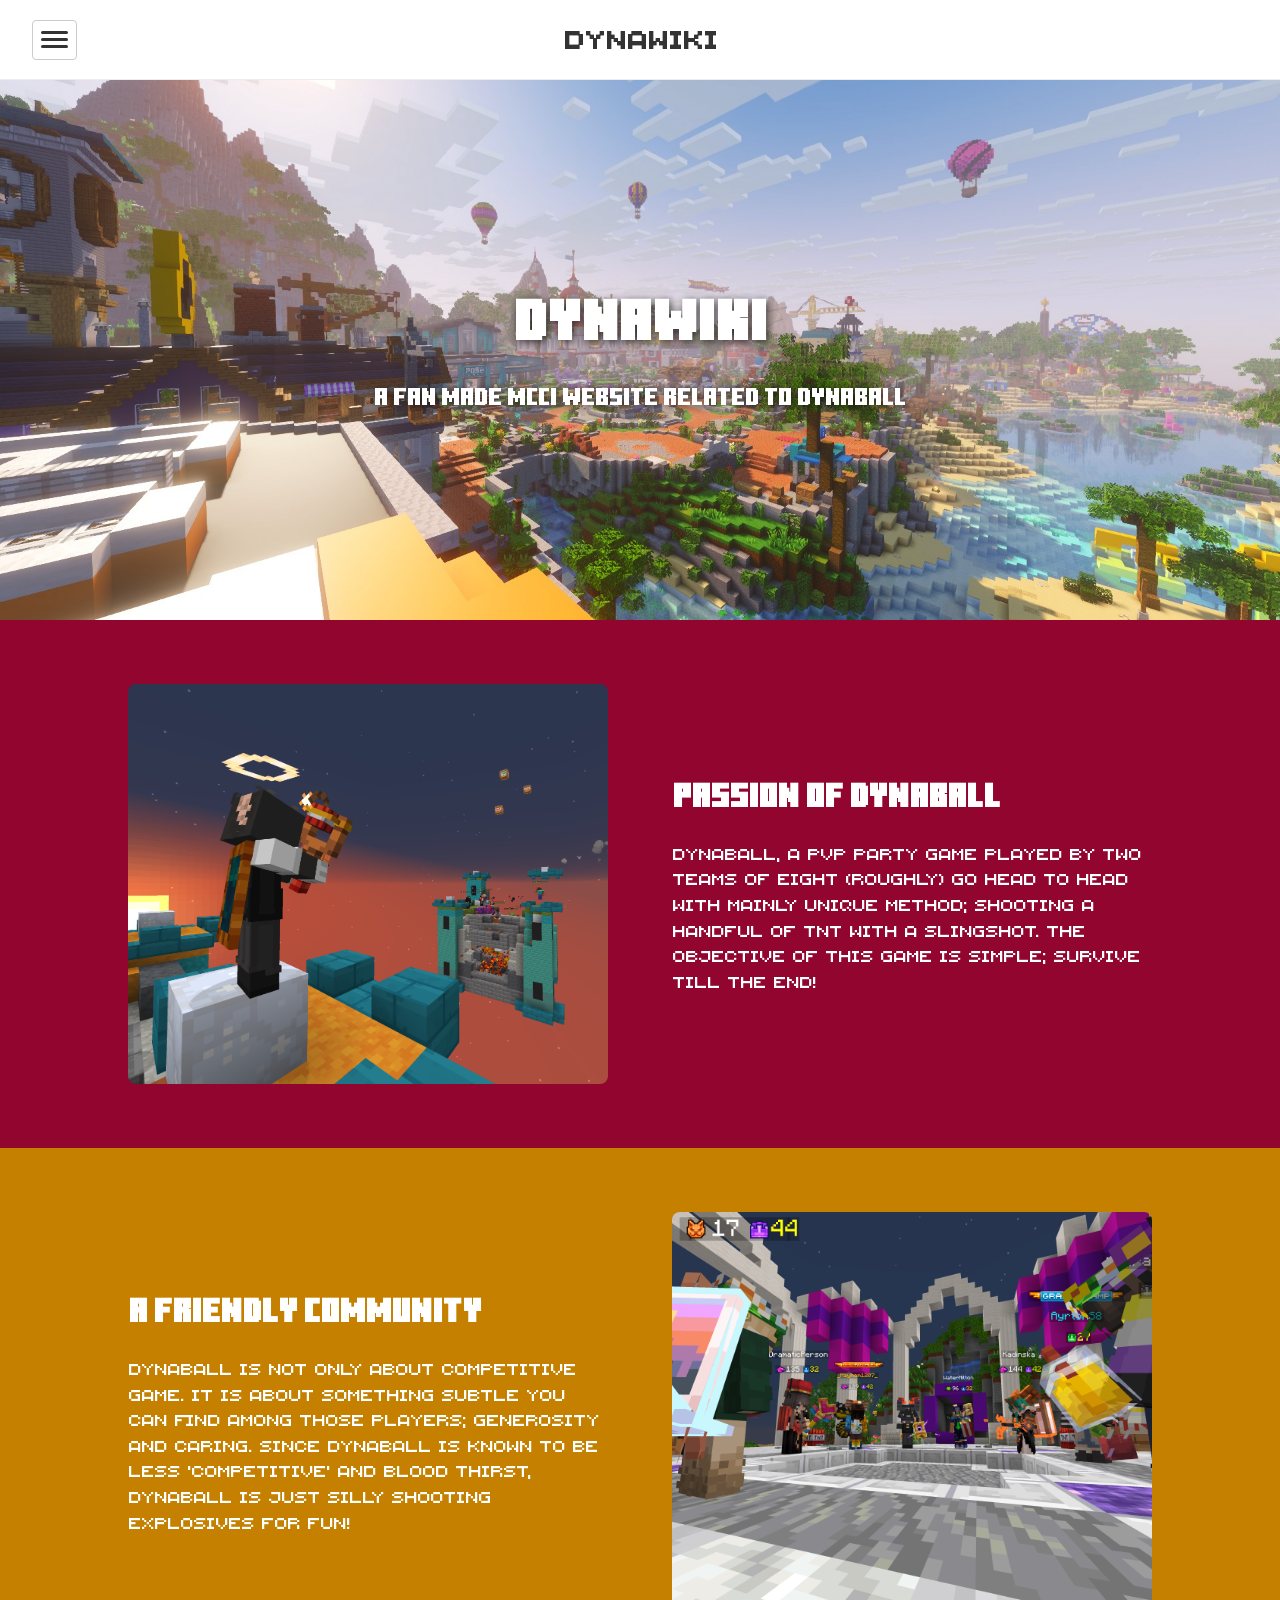
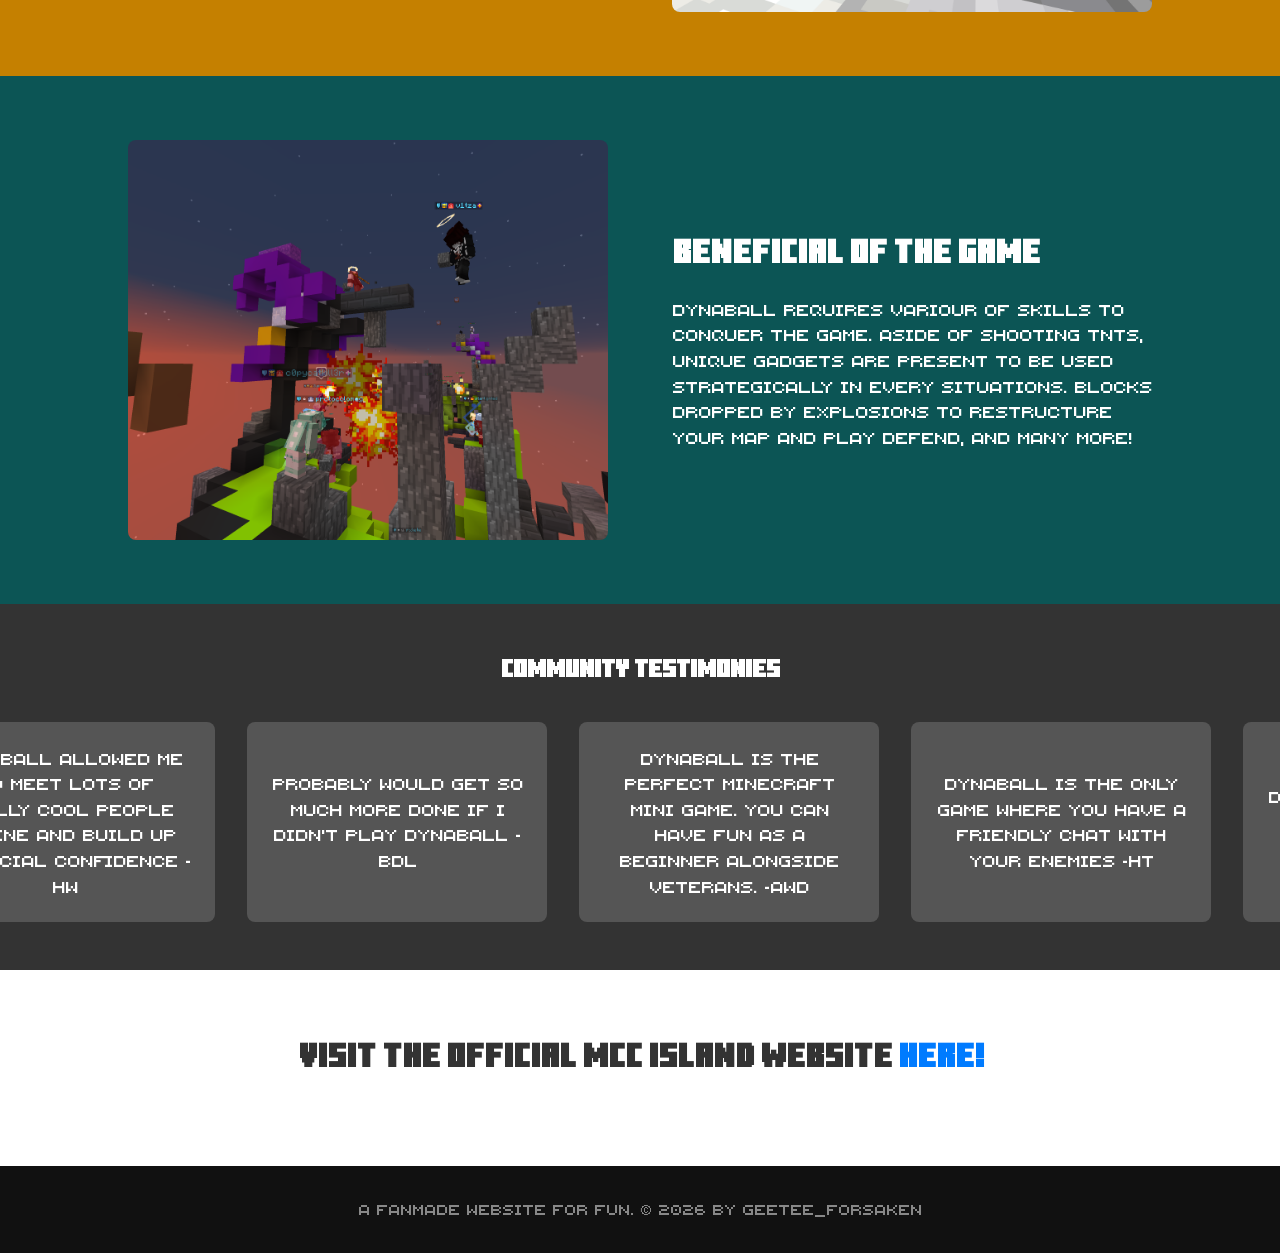
==== commit e0abfb05: "working on maps for strategies" ====
--- a/index.html
+++ b/index.html
@@ -86,7 +86,6 @@
             display: flex;
             gap: 2rem;
             width: max-content;
-            /* REMOVED: animation: scroll ... */
             cursor: grab;
             touch-action: pan-y; /* Allows normal vertical page scrolling */
         }
@@ -111,47 +110,6 @@
             /* Added to prevent text highlighting and ghost-image dragging */
             user-select: none; 
             -webkit-user-drag: none; 
-        }
-
-        /* --- Interactive Physics Objects (TNT & Mascot) --- */
-        .physics-box {
-            position: fixed;
-            top: 0;
-            left: 0;
-            width: 48px;
-            height: 48px;
-            cursor: grab;
-            user-select: none;
-            touch-action: none;
-            z-index: 1000;
-            filter: drop-shadow(0 4px 8px rgba(0,0,0,0.3));
-        }
-
-        /* Ensure TNT is layered above the mascot */
-        #tnt-physics {
-            z-index: 1001;
-        }
-
-        .physics-box img {
-            width: 100%;
-            height: 100%;
-            pointer-events: none;
-            image-rendering: pixelated;
-            image-rendering: crisp-edges;
-        }
-
-        .physics-box:active {
-            cursor: grabbing;
-        }
-
-        /* Mascot Spin Animation */
-        @keyframes mascot-spin {
-            from { transform: rotate(0deg); }
-            to { transform: rotate(360deg); }
-        }
-
-        .spinning-sprite {
-            animation: mascot-spin 0.3s linear infinite;
         }
 
         /* --- Responsive Design --- */
@@ -283,15 +241,6 @@
         <p>A fanmade website for fun. &copy; 2026 by GeeTee_forSaken</p>
     </footer>
 
-    <!-- Interactive Elements: Mascot and TNT -->
-    <div id="mascot-physics" class="physics-box">
-        <img id="mascot-img" src="resources/image/mascot_idle.png" alt="Mascot Texture">
-    </div>
-
-    <div id="tnt-physics" class="physics-box">
-        <img src="resources/image/tnt.png" alt="TNT Texture">
-    </div>
-
     <!-- ========================================== -->
     <!-- SCRIPTS                                    -->
     <!-- ========================================== -->
@@ -439,426 +388,5 @@
             }
         });
     </script>
-
-    <!-- Script 3: Interactive Physics -->
-    <script>
-        // ==========================================
-        // MASCOT & ASSETS CONFIGURATION
-        // ==========================================
-        const MASCOT_SPRITES = {
-            drag:    'resources/image/mascot_drag.png',    
-            fall:    'resources/image/mascot_fall.png',    
-            idle:    'resources/image/mascot_idle.png',    
-            swing:   'resources/image/mascot_swing.png',   
-            land:    'resources/image/mascot_land.png'     
-        };
-
-        const EXPLOSION_SRC = 'resources/image/explosion.png';
-        const BOX_SIZE = 64;
-        const HARD_SWING_THRESHOLD = 16; 
-
-        const mascotImg = document.getElementById('mascot-img');
-        let landingTimeout = null;
-        let currentMascotState = 'idle';
-
-        function setMascotState(state) {
-            if (currentMascotState === state && state !== 'land') return;
-            currentMascotState = state;
-
-            if (state === 'swing') {
-                mascotImg.classList.add('spinning-sprite');
-            } else {
-                mascotImg.classList.remove('spinning-sprite');
-            }
-
-            if (MASCOT_SPRITES[state]) {
-                mascotImg.src = MASCOT_SPRITES[state];
-            }
-        }
-
-        function triggerLandingSprite() {
-            setMascotState('land'); 
-            if (landingTimeout) clearTimeout(landingTimeout);
-            
-            landingTimeout = setTimeout(() => {
-                if (currentMascotState === 'land') {
-                    setMascotState('idle'); 
-                }
-            }, 250);
-        }
-
-        // Spawn transient explosion PNG overlay at specific (x, y) - 200% Larger
-        function triggerExplosion(x, y, duration = 200) {
-            const explosionSize = BOX_SIZE * 3.0; // 200% larger explosion size
-            const explosion = document.createElement('img');
-            explosion.src = EXPLOSION_SRC;
-            explosion.style.position = 'fixed';
-            // Center the larger explosion around target (x, y)
-            explosion.style.left = `${x - (explosionSize - BOX_SIZE) / 2}px`;
-            explosion.style.top = `${y - (explosionSize - BOX_SIZE) / 2}px`;
-            explosion.style.width = `${explosionSize}px`;
-            explosion.style.height = `${explosionSize}px`;
-            explosion.style.zIndex = '1002';
-            explosion.style.pointerEvents = 'none';
-            explosion.style.imageRendering = 'pixelated';
-
-            document.body.appendChild(explosion);
-
-            setTimeout(() => {
-                if (explosion.parentNode) {
-                    explosion.parentNode.removeChild(explosion);
-                }
-            }, duration);
-        }
-
-        // ==========================================
-        // REUSABLE PHYSICS ENTITY CLASS
-        // ==========================================
-        class PhysicsEntity {
-            constructor(element, initialX, initialY, isMascot = false) {
-                this.element = element;
-                this.isMascot = isMascot;
-                
-                this.posX = initialX;
-                this.posY = initialY;
-                this.targetX = initialX; 
-                this.targetY = initialY;
-
-                this.vx = 0;
-                this.vy = 0;
-
-                this.isDragging = false;
-                this.hasBeenDragged = false; 
-                this.prevMouseX = 0;
-                this.prevMouseY = 0;
-
-                this.isCarromMode = false;
-                this.bounceCount = 0;
-                this.collisionsDisabled = false;
-                this.isRespawning = false;
-                this.isStuck = false; 
-
-                this.gravity = 0;
-                this.friction = 0.985;
-
-                this.initEvents();
-            }
-
-            initEvents() {
-                this.element.addEventListener('pointerdown', (e) => {
-                    if (this.isRespawning || this.isStuck) return;
-                    this.isDragging = true;
-                    this.hasBeenDragged = true; 
-                    this.vx = 0;
-                    this.vy = 0;
-                    this.bounceCount = 0;
-                    this.collisionsDisabled = false;
-                    this.isCarromMode = false;
-
-                    this.prevMouseX = e.clientX;
-                    this.prevMouseY = e.clientY;
-                    this.element.setPointerCapture(e.pointerId);
-
-                    if (this.isMascot) {
-                        setMascotState('drag'); 
-                    }
-                });
-
-                this.element.addEventListener('pointermove', (e) => {
-                    if (!this.isDragging) return;
-
-                    this.vx = e.clientX - this.prevMouseX;
-                    this.vy = e.clientY - this.prevMouseY;
-
-                    this.posX = e.clientX - BOX_SIZE / 2;
-                    this.posY = e.clientY - BOX_SIZE / 2;
-
-                    this.prevMouseX = e.clientX;
-                    this.prevMouseY = e.clientY;
-                });
-
-                this.element.addEventListener('pointerup', (e) => {
-                    if (!this.isDragging) return;
-                    this.isDragging = false;
-                    this.element.releasePointerCapture(e.pointerId);
-
-                    const throwSpeed = Math.hypot(this.vx, this.vy);
-
-                    if (throwSpeed >= HARD_SWING_THRESHOLD) {
-                        this.isCarromMode = true;
-                        this.gravity = 0;
-                        this.friction = 1.0;
-
-                        if (this.isMascot) {
-                            setMascotState('swing'); 
-                        }
-                    } else {
-                        this.isCarromMode = false;
-                        this.gravity = 0.9;
-                        this.friction = 0.98;
-
-                        if (this.isMascot) {
-                            setMascotState('fall'); 
-                        }
-                    }
-                });
-            }
-
-            handleCollisions() {
-                const width = window.innerWidth;
-                const height = window.innerHeight;
-
-                if (this.isCarromMode) {
-                    let hitWall = false;
-                    let impactX = this.posX;
-                    let impactY = this.posY;
-
-                    if (this.posY + BOX_SIZE > height) {
-                        this.posY = height - BOX_SIZE;
-                        this.vy *= -1;
-                        hitWall = true;
-                        impactY = height - BOX_SIZE;
-                    } else if (this.posY < 0) {
-                        this.posY = 0;
-                        this.vy *= -1;
-                        hitWall = true;
-                        impactY = 0;
-                    }
-
-                    if (this.posX + BOX_SIZE > width) {
-                        this.posX = width - BOX_SIZE;
-                        this.vx *= -1;
-                        hitWall = true;
-                        impactX = width - BOX_SIZE;
-                    } else if (this.posX < 0) {
-                        this.posX = 0;
-                        this.vx *= -1;
-                        hitWall = true;
-                        impactX = 0;
-                    }
-
-                    if (hitWall) {
-                        this.bounceCount++;
-                        
-                        if (!this.isMascot) {
-                            if (this.bounceCount === 10) {
-                                // 1. Trigger enlarged explosion on 3rd bounce impact
-                                triggerExplosion(impactX, impactY, 200);
-
-                                // 2. Stop movement entirely
-                                this.vx = 0;
-                                this.vy = 0;
-                                this.collisionsDisabled = true;
-
-                                // 3. Trigger sky drop respawn (handles invisibility instantly now)
-                                this.triggerSkyRespawn();
-                            }
-                        } else if (this.isMascot && this.bounceCount >= 10) {
-                            this.collisionsDisabled = true;
-                        }
-                    }
-                } else {
-                    if (this.posY + BOX_SIZE > height) {
-                        this.posY = height - BOX_SIZE;
-                        
-                        if (this.isMascot && Math.abs(this.vy) > 1.5) {
-                            triggerLandingSprite(); 
-                        }
-                        
-                        this.vy *= -0.4; 
-                        this.vx *= 0.8;  
-                    }
-
-                    if (this.posY < 0) {
-                        this.posY = 0;
-                        this.vy *= -0.5;
-                    }
-
-                    if (this.posX + BOX_SIZE > width) {
-                        this.posX = width - BOX_SIZE;
-                        this.vx *= -0.6;
-                    } else if (this.posX < 0) {
-                        this.posX = 0;
-                        this.vx *= -0.6;
-                    }
-                }
-            }
-
-            triggerSkyRespawn() {
-                this.isRespawning = true;
-                this.vx = 0;
-                this.vy = 0;
-                this.isCarromMode = false;
-
-                // FIX: Hide element immediately so it doesn't linger at the border during delay
-                this.element.style.display = 'none';
-
-                this.posX = this.targetX;
-                this.posY = -120;
-
-                if (this.isMascot) {
-                    setMascotState('fall'); 
-                }
-
-                let fallSpeed = 0;
-                const dropGravity = 0.8;
-
-                const animateDrop = () => {
-                    fallSpeed += dropGravity;
-                    this.posY += fallSpeed;
-
-                    if (this.posY >= this.targetY) {
-                        this.posY = this.targetY;
-                        this.bounceCount = 0;
-                        this.collisionsDisabled = false;
-                        this.isRespawning = false;
-                        this.gravity = 0;
-                        this.friction = 0.985;
-
-                        if (this.isMascot) {
-                            triggerLandingSprite(); 
-                        }
-                        return;
-                    }
-
-                    this.element.style.transform = `translate3d(${this.posX}px, ${this.posY}px, 0)`;
-                    requestAnimationFrame(animateDrop);
-                };
-
-                setTimeout(() => {
-                    // FIX: Ensure element becomes visible ONLY when it drops from the sky
-                    this.element.style.display = 'block';
-                    requestAnimationFrame(animateDrop);
-                }, 500);
-            }
-
-            update() {
-                if (!this.isDragging && !this.isRespawning && !this.isStuck) {
-                    this.vy += this.gravity;
-                    this.vx *= this.friction;
-                    this.vy *= this.friction;
-
-                    this.posX += this.vx;
-                    this.posY += this.vy;
-
-                    if (this.isMascot && !this.isCarromMode && currentMascotState !== 'land') {
-                        if (Math.hypot(this.vx, this.vy) < 0.2 && (this.posY + BOX_SIZE >= window.innerHeight - 5)) {
-                            setMascotState('idle'); 
-                        } else if (this.vy > 0.5 && currentMascotState !== 'fall') {
-                            setMascotState('idle'); 
-                        }
-                    }
-
-                    if (!this.collisionsDisabled) {
-                        this.handleCollisions();
-                    } else {
-                        const isOffScreen = this.posX < -120 || this.posX > window.innerWidth + 120 ||
-                                            this.posY < -120 || this.posY > window.innerHeight + 120;
-                        if (isOffScreen) {
-                            if (this.isMascot && isMascotComboLaunchActive) {
-                                isMascotComboLaunchActive = false;
-                                mascotEntity.triggerSkyRespawn();
-                                tntEntity.triggerSkyRespawn();
-                            } else if (!isMascotComboLaunchActive) {
-                                this.triggerSkyRespawn();
-                            }
-                        }
-                    }
-                }
-
-                // Transform update remains disabled while respawning delay is active, preventing visual glitches
-                if (!this.isRespawning) {
-                    this.element.style.transform = `translate3d(${this.posX}px, ${this.posY}px, 0)`;
-                }
-            }
-        }
-
-        // ==========================================
-        // INITIALIZATION & CUSTOM COLLISION INTERACTION
-        // ==========================================
-        const tntElem = document.getElementById('tnt-physics');
-        const mascotElem = document.getElementById('mascot-physics');
-
-        const tntInitialX = window.innerWidth - BOX_SIZE - 40;
-        const mascotInitialX = window.innerWidth - (BOX_SIZE * 2) - 55; 
-
-        const tntEntity = new PhysicsEntity(tntElem, tntInitialX, 10, false);
-        const mascotEntity = new PhysicsEntity(mascotElem, mascotInitialX, 10, true);
-
-        let isTNTStuckToMascot = false;
-        let isMascotComboLaunchActive = false;
-
-        // Checks collision between TNT and Mascot
-        function checkTNTAndMascotInteraction() {
-            if (isTNTStuckToMascot || mascotEntity.isStuck) return;
-
-            const isMascotOnGround = mascotEntity.posY + BOX_SIZE >= window.innerHeight - 5;
-            const isTNTSwung = tntEntity.isCarromMode || Math.hypot(tntEntity.vx, tntEntity.vy) > 10;
-
-            if (mascotEntity.hasBeenDragged && isMascotOnGround && isTNTSwung) {
-                // Collision Detection
-                const hit = Math.abs(tntEntity.posX - mascotEntity.posX) < BOX_SIZE * 0.8 &&
-                            Math.abs(tntEntity.posY - mascotEntity.posY) < BOX_SIZE * 0.8;
-
-                if (hit) {
-                    // --- 1. STICK TNT TO MASCOT HEAD ---
-                    isTNTStuckToMascot = true;
-                    mascotEntity.isStuck = true;
-                    
-                    // Freeze TNT motion
-                    tntEntity.vx = 0;
-                    tntEntity.vy = 0;
-                    tntEntity.isCarromMode = false;
-
-                    // --- 2. DELAY, EXPLODE & LAUNCH MASCOT ---
-                    setTimeout(() => {
-                        // Trigger enlarged explosion right at the stuck TNT/head position
-                        triggerExplosion(tntEntity.posX, tntEntity.posY, 250);
-
-                        // Immediately hide TNT
-                        isTNTStuckToMascot = false;
-                        tntElem.style.display = 'none';
-
-                        // Track active combo launch state
-                        isMascotComboLaunchActive = true;
-
-                        // Launch Mascot in Hard Swing / Carrom mode
-                        mascotEntity.isStuck = false;
-                        mascotEntity.isCarromMode = true;
-                        mascotEntity.gravity = 0;
-                        mascotEntity.friction = 1.0;
-                        mascotEntity.bounceCount = 0;
-                        mascotEntity.collisionsDisabled = false;
-
-                        // Random direction launch vector
-                        const launchDirection = Math.random() > 0.5 ? 1 : -1;
-                        mascotEntity.vx = launchDirection * 18;
-                        mascotEntity.vy = -18;
-
-                        // Set Mascot state to Spinning swing
-                        setMascotState('swing');
-                    }, 1200); 
-                }
-            }
-        }
-
-        function mainPhysicsLoop() {
-            // Anchor TNT to mascot head while stuck
-            if (isTNTStuckToMascot) {
-                tntEntity.posX = mascotEntity.posX;
-                tntEntity.posY = mascotEntity.posY - 35;
-                tntElem.style.transform = `translate3d(${tntEntity.posX}px, ${tntEntity.posY}px, 0)`;
-            }
-
-            tntEntity.update();
-            mascotEntity.update();
-
-            checkTNTAndMascotInteraction();
-
-            requestAnimationFrame(mainPhysicsLoop);
-        }
-
-        mainPhysicsLoop();
-    </script>
 </body>
 </html>
--- a/style.css
+++ b/style.css
@@ -39,6 +39,7 @@
     justify-content: space-between;
     align-items: center;
     padding: 1rem 2rem;
+    min-height: 80px; /* ADD THIS: Forces the navbar to be taller than the 80px sprite */
     background-color: #fff;
     border-bottom: 1px solid #eee;
     position: sticky;
